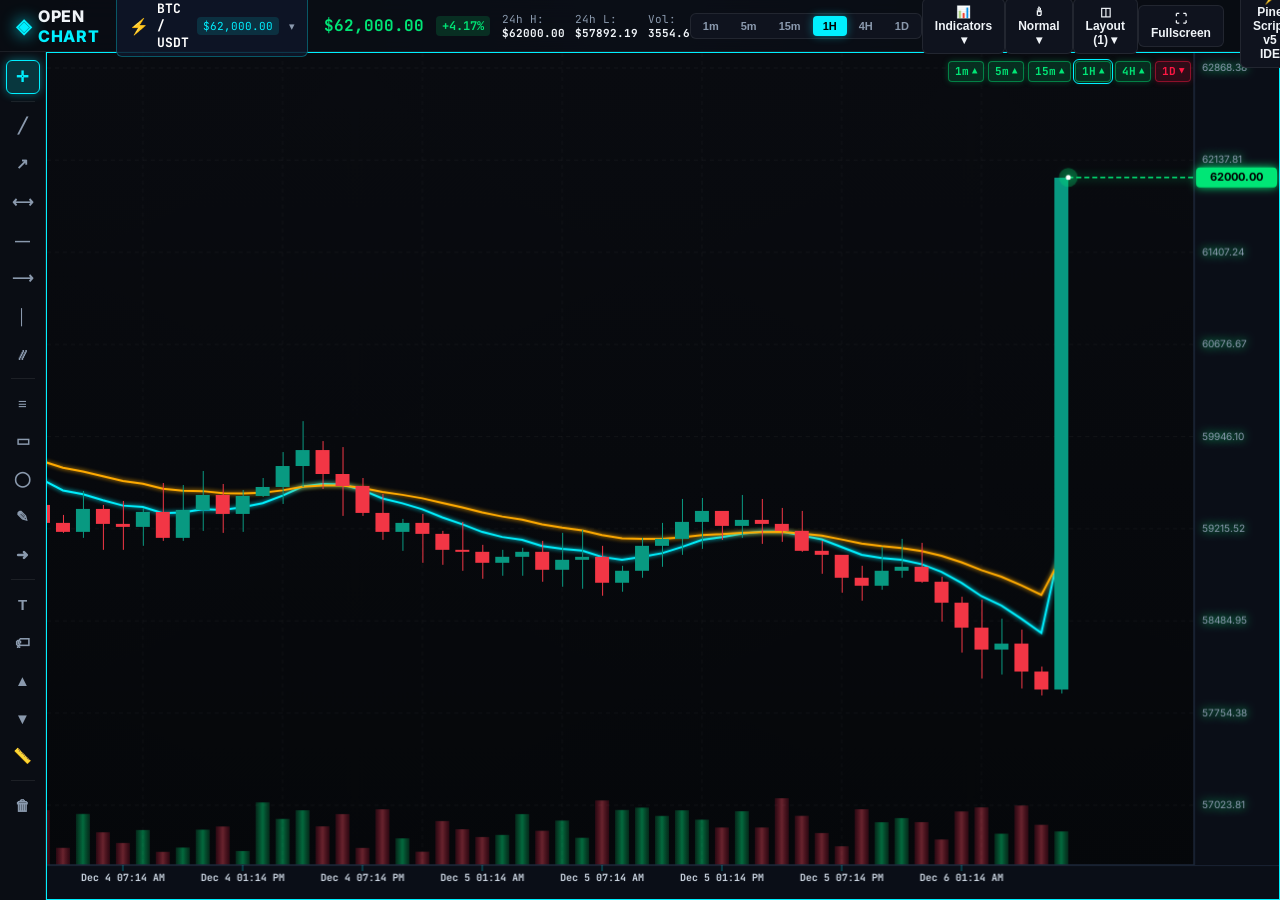
==== index.html @ 8c70a013 "Add inside-graph multi-timeframe trend widget, remove 3D volumetric badge and bottom HUD bar, add fu" ====
<!DOCTYPE html>
<html lang="en">
<head>
    <meta charset="UTF-8">
    <meta name="viewport" content="width=device-width, initial-scale=1.0">
    <title>Open Chart - 3D Candlestick Trading Terminal (Alternative to TradingView)</title>
    <link rel="stylesheet" href="static/style.css">
    <link rel="preconnect" href="https://fonts.googleapis.com">
    <link rel="preconnect" href="https://fonts.gstatic.com" crossorigin>
    <link href="https://fonts.googleapis.com/css2?family=Inter:wght@400;500;600;700;800&family=JetBrains+Mono:wght@400;500;700&display=swap" rel="stylesheet">
</head>
<body>
    <div class="app-container">
        <!-- TOP NAVIGATION BAR -->
        <header class="topbar">
            <div class="topbar-left">
                <div class="logo">
                    <span class="logo-icon">◈</span>
                    <span class="logo-text">OPEN <span class="logo-accent">CHART</span></span>
                </div>

                <!-- Coin Search & Fast Selector Trigger -->
                <div class="market-search-box" id="symbol-search-trigger" title="Click to search 600+ coins (or press /)">
                    <span class="market-icon">⚡</span>
                    <span class="symbol-display-text" id="symbol-display-text">BTC / USDT</span>
                    <span class="symbol-display-badge" id="symbol-display-price">$62,000.00</span>
                    <span class="market-dropdown-arrow">▾</span>
                    <!-- Hidden select for backwards compatibility -->
                    <select id="coin-select" style="display:none">
                        <option value="B-BTC_USDT">BTC/USDT</option>
                    </select>
                </div>

                <!-- Live Ticker Info -->
                <div class="live-ticker-info">
                    <span id="ticker-price" class="ticker-price">--</span>
                    <span id="ticker-change" class="ticker-change">--%</span>
                    <div class="ticker-stats">
                        <span>24h H: <b id="ticker-high">--</b></span>
                        <span>24h L: <b id="ticker-low">--</b></span>
                        <span>Vol: <b id="ticker-vol">--</b></span>
                    </div>
                </div>
            </div>

            <!-- Timeframe Pills -->
            <div class="timeframe-container">
                <button class="tf-btn" data-tf="1m">1m</button>
                <button class="tf-btn" data-tf="5m">5m</button>
                <button class="tf-btn" data-tf="15m">15m</button>
                <button class="tf-btn active" data-tf="1h">1H</button>
                <button class="tf-btn" data-tf="4h">4H</button>
                <button class="tf-btn" data-tf="1d">1D</button>
            </div>

            <!-- Indicators Dropdown -->
            <div class="dropdown-container">
                <button id="btn-indicators-menu" class="btn-secondary">
                    <span>📊 Indicators ▾</span>
                </button>
                <div id="indicators-dropdown" class="dropdown-menu">
                    <label class="dropdown-item"><input type="checkbox" id="ind-ema9" checked> EMA 9 (Cyan)</label>
                    <label class="dropdown-item"><input type="checkbox" id="ind-ema21" checked> EMA 21 (Orange)</label>
                    <label class="dropdown-item"><input type="checkbox" id="ind-ema50"> EMA 50 (Purple)</label>
                    <label class="dropdown-item"><input type="checkbox" id="ind-ema200"> EMA 200 (Gold)</label>
                    <label class="dropdown-item"><input type="checkbox" id="ind-bb"> Bollinger Bands (20, 2)</label>
                    <label class="dropdown-item"><input type="checkbox" id="ind-supertrend"> Supertrend (10, 3)</label>
                    <label class="dropdown-item"><input type="checkbox" id="ind-rsi"> RSI Sub-Pane (14)</label>
                </div>
            </div>

                        <!-- Candle Drawing Style Selector -->
            <div class="dropdown-container">
                <button id="btn-candle-style-menu" class="btn-secondary" title="Switch Candlestick Drawing Style">
                    <span id="selected-candle-style">🕯 Normal ▾</span>
                </button>
                <div id="candle-style-dropdown" class="dropdown-menu">
                    <div class="dropdown-item active" data-style="normal">🕯 Normal (TradingView Crisp)</div>
                    <div class="dropdown-item" data-style="hollow">⚪ Hollow Candles</div>
                    <div class="dropdown-item" data-style="3d">◈ 3D Cylinder</div>
                </div>
            </div>

            <!-- Multi-Chart Layout Selector -->
            <div class="dropdown-container">
                <button id="btn-layout-menu" class="btn-secondary" title="Multi-Chart Split View">
                    <span id="selected-layout-label">◫ Layout (1) ▾</span>
                </button>
                <div id="layout-dropdown" class="dropdown-menu">
                    <div class="dropdown-item active" data-layout="1">◫ 1 Single Chart</div>
                    <div class="dropdown-item" data-layout="2h">❚❚ 2 Charts (Split Horizontal)</div>
                    <div class="dropdown-item" data-layout="2v">〓 2 Charts (Stack Vertical)</div>
                    <div class="dropdown-item" data-layout="4">▦ 4 Charts (Quad 2x2 Grid)</div>
                </div>
            </div>

            <div class="topbar-right">
                <button id="btn-fullscreen" class="btn-secondary" title="Toggle Fullscreen Mode (F11)">
                    <span>⛶ Fullscreen</span>
                </button>
                <button id="btn-toggle-pine" class="btn-secondary" title="Open Pine Script v5 IDE">
                    <span>⚡ Pine Script v5 IDE</span>
                </button>
                <button id="btn-toggle-order" class="btn-secondary" title="Toggle Order Entry & Depth Panel">
                    <span>📝 Trade Panel</span>
                </button>
                
                <!-- Account Balance Pill -->
                <div class="account-pill">
                    <span class="account-label">EQUITY:</span>
                    <span id="account-equity" class="account-val">$10,000.00</span>
                </div>
            </div>
        </header>

        <!-- MAIN WORKSPACE -->
        <main class="main-workspace">
            <!-- Left Drawing Tools Toolbar (TradingView Style) -->
            <aside class="drawing-toolbar">
                <button class="tool-btn active" data-tool="cursor" title="Crosshair Cursor (Q / Esc)">✛</button>
                <div class="tool-divider"></div>
                <!-- Line & Ray Tools -->
                <button class="tool-btn" data-tool="trendline" title="Trend Line (T)">╱</button>
                <button class="tool-btn" data-tool="ray" title="Ray Line">↗</button>
                <button class="tool-btn" data-tool="extended" title="Extended Line">⟷</button>
                <button class="tool-btn" data-tool="horizontal" title="Horizontal Line (H)">―</button>
                <button class="tool-btn" data-tool="horizontal_ray" title="Horizontal Ray">⟶</button>
                <button class="tool-btn" data-tool="vertical" title="Vertical Line (V)">│</button>
                <button class="tool-btn" data-tool="channel" title="Parallel Channel">⫽</button>
                <div class="tool-divider"></div>
                <!-- Fib & Geometric Shapes -->
                <button class="tool-btn" data-tool="fibonacci" title="Fibonacci Retracement (F)">≡</button>
                <button class="tool-btn" data-tool="rectangle" title="Rectangle / Order Block (R)">▭</button>
                <button class="tool-btn" data-tool="circle" title="Circle Marker">◯</button>
                <button class="tool-btn" data-tool="brush" title="Freehand Brush (B)">✎</button>
                <button class="tool-btn" data-tool="arrow" title="Arrow Marker">➜</button>
                <div class="tool-divider"></div>
                <!-- Text, Labels & Positions -->
                <button class="tool-btn" data-tool="text" title="Text Annotation">T</button>
                <button class="tool-btn" data-tool="price_label" title="Price Label">🏷</button>
                <button class="tool-btn" data-tool="long_position" title="Long Risk/Reward Position">▲</button>
                <button class="tool-btn" data-tool="short_position" title="Short Risk/Reward Position">▼</button>
                <button class="tool-btn" data-tool="measure" title="Measure Distance & Price">📏</button>
                <div class="tool-divider"></div>
                <!-- Clear -->
                <button class="tool-btn" id="btn-clear-drawings" title="Clear All Drawings (Del)">🗑</button>
            </aside>

            <!-- Center Chart Area -->
            <div class="chart-wrapper">
                <div id="multi-chart-grid" class="multi-chart-grid layout-1">
                    <div class="chart-pane active" id="pane-0" data-pane-id="0">
                        <div class="pane-tf-trend-bar" id="pane-tf-trend-0"></div>
                        <canvas id="chart-canvas"></canvas>
                    </div>
                </div>
            </div>

            <!-- Right Trading & Orderbook Sidebar (Hideable / Floating) -->
            <aside class="sidebar hidden" id="sidebar">
                <div class="sidebar-header-bar">
                    <div class="sidebar-tabs">
                        <button class="tab-btn active" data-tab="tab-trade">Order Entry</button>
                        <button class="tab-btn" data-tab="tab-orderbook">Order Book</button>
                    </div>
                    <button id="btn-close-sidebar" class="sidebar-close-btn" title="Close Panel">✕</button>
                </div>

                <!-- TAB 1: ORDER ENTRY -->
                <div id="tab-trade" class="tab-content active">
                    <div class="order-form">
                        <!-- Order Type: Market / Limit -->
                        <div class="btn-group">
                            <button id="btn-order-type-market" class="toggle-btn active">Market</button>
                            <button id="btn-order-type-limit" class="toggle-btn">Limit</button>
                        </div>

                        <!-- Side: Buy (Long) / Sell (Short) -->
                        <div class="btn-group side-group">
                            <button id="btn-side-buy" class="side-btn buy active">BUY / LONG</button>
                            <button id="btn-side-sell" class="side-btn sell">SELL / SHORT</button>
                        </div>

                        <!-- Limit Price Input -->
                        <div class="form-group" id="limit-price-group" style="display: none;">
                            <label>Limit Price (USDT)</label>
                            <input type="number" id="order-price" step="0.01" placeholder="Current Price">
                        </div>

                        <!-- Amount Input -->
                        <div class="form-group">
                            <label>Amount (Contracts / Qty)</label>
                            <input type="number" id="order-quantity" step="0.001" value="0.10">
                            <div class="quick-percentages">
                                <button class="pct-btn" data-pct="25">25%</button>
                                <button class="pct-btn" data-pct="50">50%</button>
                                <button class="pct-btn" data-pct="75">75%</button>
                                <button class="pct-btn" data-pct="100">100%</button>
                            </div>
                        </div>

                        <!-- Visual Draggable Take Profit (TP) -->
                        <div class="form-group tpsl-group">
                            <div class="tpsl-header">
                                <label><input type="checkbox" id="check-tp" checked> Take Profit (TP)</label>
                                <span id="tp-profit-preview" class="preview-val bullish">+$150.00 (+2.5%)</span>
                            </div>
                            <input type="number" id="order-tp" step="0.01" placeholder="TP Target Price">
                        </div>

                        <!-- Visual Draggable Stop Loss (SL) -->
                        <div class="form-group tpsl-group">
                            <div class="tpsl-header">
                                <label><input type="checkbox" id="check-sl" checked> Stop Loss (SL)</label>
                                <span id="sl-loss-preview" class="preview-val bearish">-$60.00 (-1.0%)</span>
                            </div>
                            <input type="number" id="order-sl" step="0.01" placeholder="SL Target Price">
                        </div>

                        <!-- Risk / Reward Metric -->
                        <div class="rr-box">
                            <span>Risk / Reward Ratio:</span>
                            <b id="rr-ratio">2.50 : 1</b>
                        </div>

                        <!-- Place Order Button -->
                        <button id="btn-submit-order" class="submit-order-btn buy">
                            PLACE BUY ORDER ON CHART
                        </button>
                    </div>
                </div>

                <!-- TAB 2: ORDER BOOK & RECENT TRADES -->
                <div id="tab-orderbook" class="tab-content">
                    <div class="orderbook-container">
                        <div class="ob-header">
                            <span>Price (USDT)</span>
                            <span>Size</span>
                            <span>Total</span>
                        </div>
                        <div id="ob-asks" class="ob-ladder asks"></div>
                        <div class="ob-spread">
                            <span id="ob-mid-price">--</span>
                            <span class="spread-tag">CoinDCX Live Depth</span>
                        </div>
                        <div id="ob-bids" class="ob-ladder bids"></div>
                    </div>
                </div>
            </aside>
        </main>

        <!-- BOTTOM DOCK: PINE SCRIPT IDE, POSITIONS & ORDERS (Hidden by default, pops open from top button) -->
        <section class="bottom-dock hidden" id="bottom-dock">
            <div class="dock-header">
                <div class="dock-tabs">
                    <button class="dock-tab-btn active" data-dock="dock-pine">⚡ Pine Script v5 IDE & Strategy Tester</button>
                    <button class="dock-tab-btn" data-dock="dock-positions">Positions <span id="badge-positions" class="tab-count">0</span></button>
                    <button class="dock-tab-btn" data-dock="dock-orders">Open Orders <span id="badge-orders" class="tab-count">0</span></button>
                    <button class="dock-tab-btn" data-dock="dock-history">Trade History</button>
                </div>
                <div class="dock-actions">
                    <button id="btn-dock-collapse" class="icon-btn" title="Expand / Minimize Dock">▼</button>
                    <button id="btn-dock-close" class="icon-btn" title="Close Panel (Esc)">✕</button>
                </div>
            </div>

            <!-- DOCK 1: PINE SCRIPT IDE -->
            <div id="dock-pine" class="dock-content active">
                <div class="pine-ide-container">
                    <!-- Left: Code Editor -->
                    <div class="pine-editor-col">
                        <div class="pine-toolbar">
                            <div class="template-selector">
                                <button id="btn-add-script" class="btn-secondary" title="Create a new script from scratch">＋ Add Script</button>
                                <span>Script:</span>
                                <select id="pine-template-select">
                                    <optgroup label="Preset Strategies">
                                        <option value="ema_ribbon">EMA Ribbon 9/21/50 Scalper</option>
                                        <option value="supertrend">Supertrend (10, 3) + Momentum</option>
                                        <option value="bollinger">Bollinger Bands Mean Reversion</option>
                                        <option value="smc">Institutional SMC Orderflow</option>
                                    </optgroup>
                                    <optgroup label="My Saved Scripts" id="pine-saved-scripts-group">
                                    </optgroup>
                                </select>
                                <button id="btn-save-script-as" class="btn-secondary" title="Save script with your own custom name">💾 Save Script As...</button>
                                <button id="btn-delete-saved-script" class="btn-secondary" title="Delete current custom script" style="display:none">🗑 Delete</button>
                            </div>
                            <div class="pine-actions">
                                <label class="auto-trade-toggle" title="Automatically place real orders when Pine signals fire">
                                    <input type="checkbox" id="check-auto-trade">
                                    <span>⚡ Auto-Execute Orders on Signals</span>
                                </label>
                                <button id="btn-verify-pine" class="btn-secondary" title="Verify code syntax and check for errors">🔍 Verify</button>
                                <button id="btn-add-pine" class="btn-primary" title="Add as new indicator or update on chart">▶ + Add to Chart</button>
                                <button id="btn-run-pine" class="btn-secondary" title="Replace all chart indicators with this script">🔄 Replace Chart</button>
                            </div>
                        </div>

                        <!-- Diagnostic Error & Fix Banner -->
                        <div id="pine-error-banner" class="pine-diagnostic-banner hidden">
                            <div class="diag-header">
                                <div class="diag-badge-title">
                                    <span class="diag-icon">🛑</span>
                                    <span class="diag-title" id="diag-error-title">Syntax Error Detected</span>
                                    <span class="diag-line-pill" id="diag-line-pill">Line 1</span>
                                </div>
                                <button id="btn-close-diag" class="diag-close-btn" title="Dismiss Error">✕</button>
                            </div>
                            <div class="diag-body">
                                <div class="diag-line-box" id="diag-line-info">code snippet</div>
                                <div class="diag-msg" id="diag-error-msg">Error details</div>
                                <div class="diag-hint" id="diag-error-hint">💡 <b>How to fix:</b> Hint text</div>
                            </div>
                            <div class="diag-actions" id="diag-actions-box">
                                <button id="btn-autofix-diag" class="btn-autofix">⚡ Auto-Fix Script Code</button>
                            </div>
                        </div>

                        <textarea id="pine-code-editor" class="code-editor" spellcheck="false"></textarea>
                    </div>

                    <!-- Right: Strategy Tester & Backtest Metrics -->
                    <div class="pine-backtest-col">
                        <h4>Strategy Performance Report</h4>
                        <div class="metrics-grid">
                            <div class="metric-card">
                                <span class="metric-title">Net Profit</span>
                                <b id="bt-net-profit" class="metric-val bullish">+$0.00 (0.0%)</b>
                            </div>
                            <div class="metric-card">
                                <span class="metric-title">Win Rate</span>
                                <b id="bt-win-rate" class="metric-val">0.0%</b>
                            </div>
                            <div class="metric-card">
                                <span class="metric-title">Total Executed</span>
                                <b id="bt-total-trades" class="metric-val">0 Trades</b>
                            </div>
                        </div>

                        <h5>Simulated Execution Log</h5>
                        <div id="bt-trades-list" class="trades-list">
                            <div class="empty-trades">Run script to generate backtest trades...</div>
                        </div>
                    </div>
                </div>
            </div>

            <!-- DOCK 2: POSITIONS -->
            <div id="dock-positions" class="dock-content">
                <div class="table-container">
                    <table class="data-table">
                        <thead>
                            <tr>
                                <th>Symbol</th>
                                <th>Side</th>
                                <th>Size</th>
                                <th>Entry Price</th>
                                <th>Current Price</th>
                                <th>Take Profit (TP)</th>
                                <th>Stop Loss (SL)</th>
                                <th>Unrealized PnL</th>
                                <th>Actions</th>
                            </tr>
                        </thead>
                        <tbody id="positions-tbody">
                            <tr><td colspan="9" class="empty-table">No open positions. Place an order or run a Pine Script strategy.</td></tr>
                        </tbody>
                    </table>
                </div>
            </div>

            <!-- DOCK 3: OPEN ORDERS -->
            <div id="dock-orders" class="dock-content">
                <div class="table-container">
                    <table class="data-table">
                        <thead>
                            <tr>
                                <th>ID</th>
                                <th>Symbol</th>
                                <th>Type</th>
                                <th>Side</th>
                                <th>Quantity</th>
                                <th>Limit Price</th>
                                <th>Take Profit</th>
                                <th>Stop Loss</th>
                                <th>Status</th>
                                <th>Action</th>
                            </tr>
                        </thead>
                        <tbody id="orders-tbody">
                            <tr><td colspan="10" class="empty-table">No pending open orders.</td></tr>
                        </tbody>
                    </table>
                </div>
            </div>

            <!-- DOCK 4: TRADE HISTORY -->
            <div id="dock-history" class="dock-content">
                <div class="table-container">
                    <table class="data-table">
                        <thead>
                            <tr>
                                <th>Symbol</th>
                                <th>Side</th>
                                <th>Quantity</th>
                                <th>Entry Price</th>
                                <th>Exit Price</th>
                                <th>Realized PnL</th>
                                <th>PnL %</th>
                                <th>Reason</th>
                                <th>Source</th>
                            </tr>
                        </thead>
                        <tbody id="history-tbody">
                            <tr><td colspan="9" class="empty-table">No closed trade history yet.</td></tr>
                        </tbody>
                    </table>
                </div>
            </div>
        </section>
    </div>

    <!-- Custom Right-Click Context Menu (Global for all chart panes) -->
    <div id="chart-context-menu" class="context-menu">
        <div class="context-header" id="ctx-header-title">BTC / USDT</div>
        <div class="context-item" id="ctx-limit-buy"><span>🟢 Buy Limit</span> <b>$<span class="ctx-price">0.00</span></b></div>
        <div class="context-item" id="ctx-limit-sell"><span>🔴 Sell Limit</span> <b>$<span class="ctx-price">0.00</span></b></div>
        <div class="context-divider"></div>
        <div class="context-item" id="ctx-set-tp"><span>🎯 Set Take Profit</span> <b>$<span class="ctx-price">0.00</span></b></div>
        <div class="context-item" id="ctx-set-sl"><span>🛑 Set Stop Loss</span> <b>$<span class="ctx-price">0.00</span></b></div>
        <div class="context-divider"></div>
        <div class="context-item" id="ctx-reset-chart"><span>⟲ Reset & Auto Scale</span></div>
        <div class="context-item" id="ctx-center-live"><span>➜ Jump to Live Candle</span></div>
        <div class="context-divider"></div>
        <div class="context-item" id="ctx-open-pine"><span>⚡ Open Pine Script IDE</span></div>
        <div class="context-item" id="ctx-clear-drawings"><span>🗑 Clear Drawings</span></div>
    </div>

    <!-- TradingView-Style Snappy Symbol Search Modal -->
    <div id="symbol-search-modal" class="symbol-modal hidden">
        <div class="symbol-modal-backdrop" id="symbol-modal-backdrop"></div>
        <div class="symbol-modal-card">
            <div class="symbol-modal-header">
                <div class="symbol-input-wrap">
                    <span class="search-glass">🔍</span>
                    <input type="text" id="symbol-modal-input" placeholder="Search 600+ coins by symbol or name (e.g. BTC, ETH, SOL, PEPE, DOGE)..." autocomplete="off" spellcheck="false">
                    <button class="symbol-input-clear" id="symbol-input-clear" title="Clear search">✕</button>
                </div>
                <button class="symbol-modal-close" id="symbol-modal-close">✕</button>
            </div>
            <div class="symbol-categories">
                <button class="sym-cat-btn active" data-cat="all">All Coins</button>
                <button class="sym-cat-btn" data-cat="top">Top 20</button>
                <button class="sym-cat-btn" data-cat="layer1">Layer 1</button>
                <button class="sym-cat-btn" data-cat="defi">DeFi</button>
                <button class="sym-cat-btn" data-cat="meme">Memes</button>
            </div>
            <div class="symbol-list-wrap" id="symbol-list-wrap">
                <!-- Dynamically rendered coin rows -->
            </div>
            <div class="symbol-modal-footer">
                <span>Tip: Click any coin to switch chart immediately • Press <kbd>Esc</kbd> to close</span>
            </div>
        </div>
    </div>

    <!-- Save Pine Script Custom Name Modal -->
    <div id="save-script-modal" class="custom-script-modal hidden">
        <div class="modal-backdrop" id="save-modal-backdrop"></div>
        <div class="modal-card">
            <div class="modal-header">
                <div class="modal-header-left">
                    <span class="modal-icon">💾</span>
                    <h3>Save Pine Script</h3>
                </div>
                <button class="modal-close-btn" id="btn-close-save-modal">✕</button>
            </div>
            <div class="modal-body">
                <label for="save-script-name-input"><b>Script Name</b></label>
                <input type="text" id="save-script-name-input" placeholder="e.g. Simple Support Resistance" class="modal-input" maxlength="45">
                <small class="modal-hint">This name will be saved in your script library and shown on the chart legend badge.</small>
            </div>
            <div class="modal-footer">
                <button class="btn-secondary" id="btn-cancel-save-script">Cancel</button>
                <button class="btn-primary" id="btn-confirm-save-script">Save to My Scripts</button>
            </div>
        </div>
    </div>

    <!-- Scripts -->
    <script src="static/chart3d.js"></script>
    <script src="static/pine_editor.js"></script>
    <script src="static/app.js"></script>
</body>
</html>
---- static/style.css ----
/* ==========================================================================
   Open Chart - 3D Candlestick & Trading Terminal Stylesheet
   Matte & Glossy Dark Obsidian Theme with Neon Accents & Glassmorphism
   ========================================================================== */

:root {
    --bg-main: #05070a;
    --bg-surface: #0a0d14;
    --bg-card: #0f131e;
    --bg-glass: rgba(15, 19, 30, 0.75);
    
    --border-color: rgba(255, 255, 255, 0.08);
    --border-highlight: rgba(0, 240, 255, 0.3);
    
    --accent-cyan: #00f0ff;
    --accent-emerald: #00e676;
    --accent-ruby: #ff1744;
    --accent-gold: #ffb300;
    --accent-purple: #a855f7;
    
    --text-primary: #f0f4f8;
    --text-secondary: #8a99ad;
    --text-muted: #536275;

    --font-ui: 'Inter', -apple-system, BlinkMacSystemFont, sans-serif;
    --font-mono: 'JetBrains Mono', monospace;
}

* {
    box-sizing: border-box;
    margin: 0;
    padding: 0;
}

body {
    background-color: var(--bg-main);
    color: var(--text-primary);
    font-family: var(--font-ui);
    overflow: hidden;
    height: 100vh;
    width: 100vw;
    user-select: none;
}

/* App Container Layout */
.app-container {
    display: flex;
    flex-direction: column;
    height: 100vh;
    width: 100vw;
    background: radial-gradient(circle at 50% 0%, #101625 0%, #05070a 60%);
}

/* --- TOP NAVIGATION BAR --- */
.topbar {
    display: flex;
    align-items: center;
    justify-content: space-between;
    height: 52px;
    background: rgba(10, 13, 20, 0.85);
    backdrop-filter: blur(12px);
    border-bottom: 1px solid var(--border-color);
    padding: 0 16px;
    z-index: 100;
}

.topbar-left, .topbar-right {
    display: flex;
    align-items: center;
    gap: 16px;
}

.logo {
    display: flex;
    align-items: center;
    gap: 6px;
    font-weight: 800;
    font-size: 16px;
    letter-spacing: 0.8px;
}

.logo-icon {
    color: var(--accent-cyan);
    font-size: 20px;
    filter: drop-shadow(0 0 8px var(--accent-cyan));
}

.logo-accent {
    color: var(--accent-cyan);
}

.badge-3d {
    font-size: 9px;
    background: linear-gradient(135deg, var(--accent-cyan), var(--accent-purple));
    color: #000;
    font-weight: 800;
    padding: 2px 6px;
    border-radius: 4px;
    letter-spacing: 0.5px;
}

/* Market Selector Trigger Button */
.market-search-box {
    display: inline-flex;
    align-items: center;
    background: rgba(15, 23, 42, 0.85);
    border: 1px solid rgba(0, 240, 255, 0.3);
    border-radius: 6px;
    padding: 5px 12px;
    gap: 8px;
    cursor: pointer;
    transition: all 0.2s ease;
    user-select: none;
}

.market-search-box:hover {
    border-color: var(--accent-cyan);
    background: rgba(0, 240, 255, 0.08);
    box-shadow: 0 0 10px rgba(0, 240, 255, 0.2);
}

.symbol-display-text {
    font-weight: 700;
    font-size: 13px;
    font-family: var(--font-mono);
    color: #ffffff;
}

.symbol-display-badge {
    font-size: 11px;
    color: var(--accent-cyan);
    font-family: var(--font-mono);
    background: rgba(0, 240, 255, 0.12);
    padding: 2px 6px;
    border-radius: 4px;
}

.market-dropdown-arrow {
    color: var(--text-secondary);
    font-size: 11px;
    margin-left: 2px;
}

/* Live Ticker Stats */
.live-ticker-info {
    display: flex;
    align-items: center;
    gap: 12px;
    font-family: var(--font-mono);
}

.ticker-price {
    font-size: 16px;
    font-weight: 700;
    color: var(--accent-emerald);
}

.ticker-change {
    font-size: 12px;
    font-weight: 600;
    padding: 2px 6px;
    border-radius: 4px;
    background: rgba(0, 230, 118, 0.15);
    color: var(--accent-emerald);
}

.ticker-change.bearish {
    background: rgba(255, 23, 68, 0.15);
    color: var(--accent-ruby);
}

.ticker-stats {
    display: flex;
    gap: 10px;
    font-size: 11px;
    color: var(--text-secondary);
}

.ticker-stats b {
    color: var(--text-primary);
}

/* Timeframe Pills */
.timeframe-container {
    display: flex;
    background: var(--bg-card);
    border: 1px solid var(--border-color);
    border-radius: 6px;
    padding: 2px;
    gap: 2px;
}

.tf-btn {
    background: transparent;
    border: none;
    color: var(--text-secondary);
    padding: 4px 10px;
    font-size: 11px;
    font-weight: 600;
    border-radius: 4px;
    cursor: pointer;
    transition: all 0.2s ease;
}

.tf-btn:hover {
    color: var(--text-primary);
    background: rgba(255, 255, 255, 0.05);
}

.tf-btn.active {
    background: var(--accent-cyan);
    color: #000;
    box-shadow: 0 0 10px rgba(0, 240, 255, 0.4);
}

/* Buttons */
.btn-secondary {
    background: var(--bg-card);
    border: 1px solid var(--border-color);
    color: var(--text-primary);
    padding: 6px 12px;
    border-radius: 6px;
    font-size: 12px;
    font-weight: 600;
    cursor: pointer;
    transition: all 0.2s ease;
}

.btn-secondary:hover {
    border-color: var(--accent-cyan);
    box-shadow: 0 0 8px rgba(0, 240, 255, 0.2);
}

.account-pill {
    background: rgba(0, 230, 118, 0.1);
    border: 1px solid rgba(0, 230, 118, 0.3);
    padding: 4px 10px;
    border-radius: 6px;
    font-family: var(--font-mono);
    display: flex;
    gap: 6px;
    font-size: 12px;
}

.account-label {
    color: var(--text-muted);
}

.account-val {
    color: var(--accent-emerald);
    font-weight: 700;
}

/* Dropdown Menu (Indicators) */
.dropdown-container {
    position: relative;
}

.dropdown-menu {
    display: none;
    position: absolute;
    top: 100%;
    left: 0;
    margin-top: 6px;
    background: var(--bg-surface);
    border: 1px solid var(--border-color);
    border-radius: 6px;
    padding: 10px 14px;
    box-shadow: 0 8px 24px rgba(0, 0, 0, 0.7);
    z-index: 150;
    min-width: 190px;
    flex-direction: column;
    gap: 8px;
}

.dropdown-menu.show {
    display: flex;
}

.dropdown-item {
    font-size: 11px;
    color: var(--text-primary);
    display: flex;
    align-items: center;
    gap: 8px;
    cursor: pointer;
    user-select: none;
}

.dropdown-item:hover {
    color: var(--accent-cyan);
}

/* Drawing Toolbar */
.drawing-toolbar {
    width: 46px;
    background: var(--bg-surface);
    border-right: 1px solid var(--border-color);
    display: flex;
    flex-direction: column;
    align-items: center;
    padding: 8px 0;
    gap: 4px;
    z-index: 25;
    overflow-y: auto;
    overflow-x: hidden;
    scrollbar-width: none;
}

.drawing-toolbar::-webkit-scrollbar {
    display: none;
}

.tool-btn {
    width: 34px;
    height: 34px;
    min-height: 34px;
    background: transparent;
    border: 1px solid transparent;
    color: var(--text-secondary);
    border-radius: 6px;
    font-size: 15px;
    font-weight: 600;
    cursor: pointer;
    display: flex;
    align-items: center;
    justify-content: center;
    transition: all 0.18s ease;
    position: relative;
    user-select: none;
}

.tool-btn:hover {
    background: rgba(255, 255, 255, 0.08);
    color: var(--text-primary);
    border-color: rgba(255, 255, 255, 0.15);
}

.tool-btn.active {
    background: rgba(0, 240, 255, 0.18);
    border-color: var(--accent-cyan);
    color: var(--accent-cyan);
    box-shadow: 0 0 10px rgba(0, 240, 255, 0.4);
}

.tool-divider {
    width: 24px;
    height: 1px;
    background: var(--border-color);
    margin: 3px 0;
}

/* Context Menu (Global Right-Click for All Charts) */
.context-menu {
    display: none;
    position: fixed;
    background: rgba(13, 19, 31, 0.96);
    backdrop-filter: blur(14px);
    border: 1px solid rgba(0, 240, 255, 0.35);
    border-radius: 8px;
    padding: 6px 0;
    z-index: 999999;
    box-shadow: 0 12px 32px rgba(0, 0, 0, 0.8), 0 0 15px rgba(0, 240, 255, 0.15);
    min-width: 220px;
    pointer-events: auto;
}

.context-menu.show {
    display: block;
}

.context-header {
    padding: 6px 14px;
    font-size: 11px;
    font-family: var(--font-mono);
    color: var(--accent-cyan);
    font-weight: 700;
    text-transform: uppercase;
    letter-spacing: 0.5px;
    border-bottom: 1px solid rgba(255, 255, 255, 0.08);
    margin-bottom: 4px;
}

.context-item {
    display: flex;
    align-items: center;
    justify-content: space-between;
    gap: 12px;
    padding: 8px 14px;
    font-size: 11px;
    font-family: var(--font-mono);
    color: var(--text-primary);
    cursor: pointer;
    transition: background 0.15s, color 0.15s;
}

.context-item:hover {
    background: rgba(0, 240, 255, 0.15);
    color: var(--accent-cyan);
}

.context-item b {
    color: var(--accent-cyan);
    font-weight: 600;
}

.context-divider {
    height: 1px;
    background: rgba(255, 255, 255, 0.08);
    margin: 4px 0;
}

/* --- MAIN WORKSPACE --- */
.main-workspace {
    display: flex;
    flex: 1;
    height: calc(100vh - 52px - 260px); /* Leaves space for bottom dock */
    position: relative;
    overflow: hidden;
}

.chart-wrapper {
    flex: 1;
    position: relative;
    overflow: hidden;
    background: var(--bg-main);
}

#chart-canvas {
    width: 100%;
    height: 100%;
    display: block;
    cursor: crosshair;
}

/* Chart Floating Controls (Hidden per user request) */
.chart-floating-controls {
    display: none !important;
}

/* Timeframe Trend Bar (Inside Graph, Top Right) */
.pane-tf-trend-bar {
    position: absolute;
    top: 8px;
    right: 88px;
    display: flex;
    align-items: center;
    gap: 4px;
    z-index: 15;
    pointer-events: auto;
    user-select: none;
}

.tf-trend-btn {
    display: inline-flex;
    align-items: center;
    gap: 3px;
    padding: 3px 6px;
    border-radius: 4px;
    font-size: 11px;
    font-family: var(--font-mono, monospace);
    font-weight: 700;
    border: 1px solid rgba(255, 255, 255, 0.12);
    background: rgba(13, 19, 31, 0.90);
    backdrop-filter: blur(8px);
    cursor: pointer;
    transition: all 0.15s ease;
    white-space: nowrap;
    line-height: 1.2;
}

.tf-trend-btn:hover {
    transform: translateY(-1px);
    filter: brightness(1.2);
}

.tf-trend-btn.active {
    outline: 1.5px solid #00f0ff;
    outline-offset: 1px;
}

/* Uptrend: Green with up arrow */
.tf-trend-btn.trend-up {
    color: #00e676;
    background: rgba(0, 230, 118, 0.16);
    border-color: rgba(0, 230, 118, 0.45);
    box-shadow: 0 0 6px rgba(0, 230, 118, 0.25);
}

/* Downtrend: Red with down arrow */
.tf-trend-btn.trend-down {
    color: #ff1744;
    background: rgba(255, 23, 68, 0.16);
    border-color: rgba(255, 23, 68, 0.45);
    box-shadow: 0 0 6px rgba(255, 23, 68, 0.25);
}

/* Sideways / Neutral: Amber */
.tf-trend-btn.trend-neutral {
    color: #ffb300;
    background: rgba(255, 179, 0, 0.12);
    border-color: rgba(255, 179, 0, 0.35);
}

.tf-trend-btn .tf-arrow {
    font-size: 9px;
    line-height: 1;
}

/* --- SIDEBAR (Hideable & Floating / Docked) --- */
.sidebar {
    width: 330px;
    background: var(--bg-surface);
    border-left: 1px solid var(--border-color);
    display: flex;
    flex-direction: column;
    z-index: 20;
    transition: transform 0.2s ease, width 0.2s ease, opacity 0.2s ease;
}

.sidebar.hidden {
    display: none !important;
}

.sidebar-header-bar {
    display: flex;
    align-items: center;
    justify-content: space-between;
    background: var(--bg-card);
    border-bottom: 1px solid var(--border-color);
    padding-right: 8px;
}

.sidebar-header-bar .sidebar-tabs {
    flex: 1;
    border-bottom: none;
}

.sidebar-close-btn {
    background: transparent;
    border: none;
    color: var(--text-secondary);
    font-size: 14px;
    cursor: pointer;
    padding: 6px 10px;
    border-radius: 4px;
    transition: all 0.15s ease;
}

.sidebar-close-btn:hover {
    background: rgba(255, 23, 68, 0.2);
    color: var(--bearish-color);
}

.sidebar-tabs {
    display: flex;
    border-bottom: 1px solid var(--border-color);
    background: var(--bg-card);
}

.sidebar-tabs .tab-btn {
    flex: 1;
    padding: 10px 0;
    background: transparent;
    border: none;
    color: var(--text-secondary);
    font-size: 12px;
    font-weight: 600;
    cursor: pointer;
    transition: all 0.2s ease;
}

.sidebar-tabs .tab-btn.active {
    color: var(--accent-cyan);
    border-bottom: 2px solid var(--accent-cyan);
    background: rgba(0, 240, 255, 0.04);
}

.tab-content {
    display: none;
    flex: 1;
    padding: 14px;
    overflow-y: auto;
}

.tab-content.active {
    display: block;
}

/* Order Entry Form */
.order-form {
    display: flex;
    flex-direction: column;
    gap: 14px;
}

.btn-group {
    display: flex;
    background: var(--bg-card);
    border-radius: 6px;
    padding: 2px;
    border: 1px solid var(--border-color);
}

.toggle-btn {
    flex: 1;
    padding: 8px 0;
    background: transparent;
    border: none;
    color: var(--text-secondary);
    font-size: 12px;
    font-weight: 600;
    cursor: pointer;
    border-radius: 4px;
}

.toggle-btn.active {
    background: rgba(255, 255, 255, 0.1);
    color: var(--text-primary);
}

.side-btn {
    flex: 1;
    padding: 10px 0;
    font-weight: 700;
    font-size: 13px;
    border: none;
    border-radius: 4px;
    cursor: pointer;
    transition: all 0.2s;
    background: transparent;
    color: var(--text-secondary);
}

.side-btn.buy.active {
    background: var(--accent-emerald);
    color: #000;
    box-shadow: 0 0 12px rgba(0, 230, 118, 0.4);
}

.side-btn.sell.active {
    background: var(--accent-ruby);
    color: #fff;
    box-shadow: 0 0 12px rgba(255, 23, 68, 0.4);
}

.form-group {
    display: flex;
    flex-direction: column;
    gap: 6px;
}

.form-group label {
    font-size: 11px;
    font-weight: 600;
    color: var(--text-secondary);
}

.form-group input, .form-group select {
    background: var(--bg-card);
    border: 1px solid var(--border-color);
    padding: 8px 10px;
    border-radius: 6px;
    color: var(--text-primary);
    font-size: 13px;
    font-family: var(--font-mono);
    outline: none;
}

.form-group input:focus {
    border-color: var(--accent-cyan);
}

.quick-percentages {
    display: flex;
    gap: 6px;
    margin-top: 4px;
}

.pct-btn {
    flex: 1;
    background: rgba(255, 255, 255, 0.05);
    border: 1px solid var(--border-color);
    color: var(--text-secondary);
    padding: 4px 0;
    font-size: 10px;
    border-radius: 4px;
    cursor: pointer;
}

.pct-btn:hover {
    color: var(--accent-cyan);
    border-color: var(--accent-cyan);
}

/* TP / SL Group */
.tpsl-group {
    background: rgba(255, 255, 255, 0.02);
    padding: 10px;
    border-radius: 6px;
    border: 1px solid var(--border-color);
}

.tpsl-header {
    display: flex;
    justify-content: space-between;
    align-items: center;
    font-size: 11px;
}

.preview-val {
    font-family: var(--font-mono);
    font-weight: 600;
}

.bullish { color: var(--accent-emerald) !important; }
.bearish { color: var(--accent-ruby) !important; }

.rr-box {
    display: flex;
    justify-content: space-between;
    padding: 8px 12px;
    background: rgba(255, 179, 0, 0.08);
    border: 1px solid rgba(255, 179, 0, 0.25);
    border-radius: 6px;
    font-size: 12px;
    color: var(--accent-gold);
}

.submit-order-btn {
    padding: 12px;
    border: none;
    border-radius: 6px;
    font-weight: 800;
    font-size: 13px;
    letter-spacing: 0.5px;
    cursor: pointer;
    transition: all 0.2s;
    background: var(--accent-emerald);
    color: #000;
}

.submit-order-btn.sell {
    background: var(--accent-ruby);
    color: #fff;
}

/* Order Book Ladder */
.orderbook-container {
    display: flex;
    flex-direction: column;
    font-family: var(--font-mono);
    font-size: 11px;
}

.ob-header {
    display: flex;
    justify-content: space-between;
    color: var(--text-muted);
    padding-bottom: 6px;
    border-bottom: 1px solid var(--border-color);
    font-size: 10px;
}

.ob-ladder {
    display: flex;
    flex-direction: column;
    gap: 2px;
    margin: 6px 0;
}

.ob-row {
    display: flex;
    justify-content: space-between;
    padding: 2px 4px;
    position: relative;
}

.ob-row .bar {
    position: absolute;
    top: 0;
    bottom: 0;
    right: 0;
    opacity: 0.15;
    z-index: 1;
}

.ob-ladder.asks .ob-row { color: var(--accent-ruby); }
.ob-ladder.asks .bar { background: var(--accent-ruby); }
.ob-ladder.bids .ob-row { color: var(--accent-emerald); }
.ob-ladder.bids .bar { background: var(--accent-emerald); }

.ob-spread {
    display: flex;
    justify-content: space-between;
    padding: 6px 4px;
    border-top: 1px solid var(--border-color);
    border-bottom: 1px solid var(--border-color);
    font-weight: 700;
    font-size: 12px;
}

.spread-tag {
    font-size: 10px;
    color: var(--text-muted);
}

/* --- ON-CHART INDICATOR LEGEND OVERLAY --- */
.indicator-legend-overlay {
    position: absolute;
    top: 14px;
    left: 16px;
    z-index: 15;
    display: flex;
    flex-direction: column;
    gap: 6px;
    pointer-events: auto;
}

.ind-badge-item {
    display: inline-flex;
    align-items: center;
    gap: 8px;
    background: rgba(15, 23, 42, 0.85);
    backdrop-filter: blur(8px);
    border: 1px solid rgba(0, 240, 255, 0.25);
    border-radius: 6px;
    padding: 4px 10px;
    font-size: 11px;
    font-family: var(--font-mono);
    color: var(--text-primary);
    box-shadow: 0 4px 12px rgba(0, 0, 0, 0.4);
}

.ind-badge-dot {
    width: 6px;
    height: 6px;
    border-radius: 50%;
    background: var(--accent-cyan);
    box-shadow: 0 0 6px var(--accent-cyan);
}

.ind-badge-name {
    font-weight: 600;
}

.ind-badge-action-btn {
    background: transparent;
    border: none;
    color: var(--text-secondary);
    font-size: 13px;
    cursor: pointer;
    padding: 2px 4px;
    border-radius: 3px;
    transition: all 0.15s ease;
}

.ind-badge-action-btn:hover {
    color: var(--accent-cyan);
    background: rgba(0, 240, 255, 0.15);
}

/* --- ADVANCED INDICATOR SETTINGS MODAL --- */
.indicator-settings-modal {
    display: none;
    position: fixed;
    top: 0;
    left: 0;
    width: 100vw;
    height: 100vh;
    z-index: 1000;
    align-items: center;
    justify-content: center;
}

.indicator-settings-modal.show {
    display: flex;
}

.settings-modal-backdrop {
    position: absolute;
    top: 0;
    left: 0;
    width: 100%;
    height: 100%;
    background: rgba(5, 7, 10, 0.7);
    backdrop-filter: blur(4px);
}

.settings-modal-card {
    position: relative;
    width: 480px;
    max-width: 90vw;
    background: #0d131f;
    border: 1px solid rgba(0, 240, 255, 0.3);
    border-radius: 10px;
    box-shadow: 0 16px 40px rgba(0, 0, 0, 0.8), 0 0 20px rgba(0, 240, 255, 0.15);
    display: flex;
    flex-direction: column;
    overflow: hidden;
    animation: modalPopIn 0.2s cubic-bezier(0.16, 1, 0.3, 1);
}

@keyframes modalPopIn {
    from { opacity: 0; transform: scale(0.96) translateY(-8px); }
    to { opacity: 1; transform: scale(1) translateY(0); }
}

.settings-modal-header {
    display: flex;
    align-items: center;
    justify-content: space-between;
    padding: 14px 18px;
    border-bottom: 1px solid var(--border-color);
    background: #080d16;
}

.settings-header-left {
    display: flex;
    align-items: center;
    gap: 8px;
}

.settings-icon {
    font-size: 16px;
    color: var(--accent-cyan);
}

.settings-modal-header h3 {
    font-size: 14px;
    font-weight: 700;
    color: var(--text-primary);
}

.settings-close-btn {
    background: transparent;
    border: none;
    color: var(--text-secondary);
    font-size: 16px;
    cursor: pointer;
    border-radius: 4px;
    padding: 2px 6px;
}

.settings-close-btn:hover {
    color: var(--bearish-color);
}

.settings-modal-tabs {
    display: flex;
    background: #0a0f1a;
    border-bottom: 1px solid var(--border-color);
}

.settings-tab-btn {
    flex: 1;
    padding: 10px 0;
    background: transparent;
    border: none;
    color: var(--text-secondary);
    font-size: 12px;
    font-weight: 600;
    cursor: pointer;
    transition: all 0.15s ease;
}

.settings-tab-btn.active {
    color: var(--accent-cyan);
    border-bottom: 2px solid var(--accent-cyan);
    background: rgba(0, 240, 255, 0.05);
}

.settings-modal-body {
    padding: 18px;
    max-height: 380px;
    overflow-y: auto;
}

.settings-tab-content {
    display: none;
    flex-direction: column;
    gap: 14px;
}

.settings-tab-content.active {
    display: flex;
}

.settings-row {
    display: flex;
    align-items: center;
    justify-content: space-between;
    gap: 12px;
}

.settings-row label {
    font-size: 12px;
    color: var(--text-primary);
    font-weight: 500;
}

.settings-row input[type="number"], .settings-row input[type="text"] {
    width: 120px;
    padding: 6px 10px;
    background: #070a12;
    border: 1px solid var(--border-color);
    border-radius: 5px;
    color: var(--accent-cyan);
    font-family: var(--font-mono);
    font-size: 12px;
}

.settings-plot-box {
    display: flex;
    flex-direction: column;
    gap: 10px;
    background: #070a12;
    border: 1px solid var(--border-color);
    border-radius: 6px;
    padding: 12px;
}

.settings-plot-header {
    display: flex;
    align-items: center;
}

.settings-checkbox-label {
    display: flex;
    align-items: center;
    gap: 8px;
    font-size: 12px;
    cursor: pointer;
}

.settings-plot-controls {
    display: flex;
    align-items: center;
    gap: 18px;
}

.settings-ctrl-group {
    display: flex;
    align-items: center;
    gap: 8px;
    font-size: 11px;
    color: var(--text-secondary);
}

.settings-ctrl-group input[type="color"] {
    width: 28px;
    height: 28px;
    padding: 0;
    border: 1px solid var(--border-color);
    border-radius: 4px;
    background: transparent;
    cursor: pointer;
}

.settings-ctrl-group select {
    padding: 4px 8px;
    background: #0f172a;
    border: 1px solid var(--border-color);
    border-radius: 4px;
    color: var(--text-primary);
    font-size: 11px;
}

.settings-modal-footer {
    display: flex;
    align-items: center;
    justify-content: space-between;
    padding: 12px 18px;
    background: #080d16;
    border-top: 1px solid var(--border-color);
}

.settings-modal-footer .footer-right {
    display: flex;
    align-items: center;
    gap: 10px;
}

.settings-empty {
    font-size: 12px;
    color: var(--text-muted);
    text-align: center;
    padding: 20px 0;
}

/* --- BOTTOM DOCK --- */
.bottom-dock {
    height: 260px;
    background: var(--bg-surface);
    border-top: 1px solid var(--border-color);
    display: flex;
    flex-direction: column;
    transition: height 0.3s ease;
    z-index: 30;
}

.bottom-dock.hidden {
    display: none !important;
}

.bottom-dock.collapsed {
    height: 38px;
}

.dock-header {
    display: flex;
    justify-content: space-between;
    align-items: center;
    background: var(--bg-card);
    border-bottom: 1px solid var(--border-color);
    padding: 0 14px;
    height: 38px;
}

.dock-tabs {
    display: flex;
    gap: 6px;
}

.dock-tab-btn {
    background: transparent;
    border: none;
    color: var(--text-secondary);
    font-size: 12px;
    font-weight: 600;
    padding: 8px 12px;
    cursor: pointer;
    border-radius: 4px;
}

.dock-tab-btn.active {
    color: var(--accent-cyan);
    background: rgba(0, 240, 255, 0.08);
}

.tab-count {
    background: rgba(255, 255, 255, 0.1);
    padding: 1px 6px;
    border-radius: 10px;
    font-size: 10px;
    margin-left: 4px;
}

.icon-btn {
    background: transparent;
    border: none;
    color: var(--text-secondary);
    cursor: pointer;
    font-size: 12px;
}

.dock-content {
    display: none;
    flex: 1;
    overflow: hidden;
}

.dock-content.active {
    display: flex;
}

/* Pine IDE Container */
.pine-ide-container {
    display: flex;
    width: 100%;
    height: 100%;
}

.pine-editor-col {
    flex: 2;
    display: flex;
    flex-direction: column;
    border-right: 1px solid var(--border-color);
}

.pine-toolbar {
    display: flex;
    justify-content: space-between;
    align-items: center;
    padding: 6px 12px;
    background: var(--bg-surface);
    border-bottom: 1px solid var(--border-color);
}

.template-selector {
    display: flex;
    align-items: center;
    gap: 8px;
    font-size: 12px;
    color: var(--text-secondary);
}

.template-selector select {
    background: var(--bg-card);
    border: 1px solid var(--border-color);
    color: var(--text-primary);
    padding: 4px 8px;
    border-radius: 4px;
    font-size: 12px;
}

.pine-actions {
    display: flex;
    align-items: center;
    gap: 12px;
}

.auto-trade-toggle {
    display: flex;
    align-items: center;
    gap: 6px;
    font-size: 11px;
    color: var(--accent-emerald);
    cursor: pointer;
}

.code-editor {
    flex: 1;
    background: #080a10;
    color: #e0f2fe;
    font-family: var(--font-mono);
    font-size: 12px;
    line-height: 1.5;
    padding: 10px;
    border: none;
    resize: none;
    outline: none;
}

/* Pine Diagnostic Error & Fix Banner */
.pine-diagnostic-banner {
    background: rgba(28, 10, 16, 0.95);
    border: 1px solid rgba(255, 23, 68, 0.45);
    border-left: 4px solid var(--accent-ruby);
    box-shadow: 0 4px 18px rgba(255, 23, 68, 0.15);
    padding: 10px 14px;
    margin: 8px;
    border-radius: 6px;
    display: flex;
    flex-direction: column;
    gap: 8px;
    animation: fadeIn 0.2s ease;
}

.pine-diagnostic-banner.hidden {
    display: none !important;
}

.diag-header {
    display: flex;
    justify-content: space-between;
    align-items: center;
}

.diag-badge-title {
    display: flex;
    align-items: center;
    gap: 8px;
}

.diag-icon {
    font-size: 14px;
}

.diag-title {
    font-size: 12px;
    font-weight: 700;
    color: var(--accent-ruby);
    text-transform: uppercase;
    letter-spacing: 0.5px;
}

.diag-line-pill {
    background: rgba(255, 23, 68, 0.2);
    border: 1px solid rgba(255, 23, 68, 0.4);
    color: #ff8a9e;
    font-size: 11px;
    font-weight: 700;
    font-family: var(--font-mono);
    padding: 1px 6px;
    border-radius: 4px;
}

.diag-close-btn {
    background: transparent;
    border: none;
    color: var(--text-muted);
    font-size: 14px;
    cursor: pointer;
    transition: color 0.2s;
}

.diag-close-btn:hover {
    color: var(--text-primary);
}

.diag-body {
    display: flex;
    flex-direction: column;
    gap: 6px;
}

.diag-line-box {
    background: rgba(0, 0, 0, 0.4);
    border-left: 2px solid rgba(255, 255, 255, 0.2);
    padding: 4px 8px;
    font-family: var(--font-mono);
    font-size: 11px;
    color: #ffcdd2;
    border-radius: 2px;
    overflow-x: auto;
}

.diag-msg {
    font-size: 12px;
    color: #ffebee;
    font-weight: 500;
}

.diag-hint {
    font-size: 11px;
    color: #ffb74d;
    background: rgba(255, 179, 0, 0.1);
    border-radius: 4px;
    padding: 4px 8px;
}

.diag-hint b {
    color: #ffe082;
}

.diag-actions {
    display: flex;
    gap: 8px;
}

.btn-autofix {
    background: linear-gradient(135deg, #00e676, #00b359);
    border: none;
    color: #000;
    font-size: 11px;
    font-weight: 700;
    padding: 5px 12px;
    border-radius: 4px;
    cursor: pointer;
    box-shadow: 0 0 10px rgba(0, 230, 118, 0.3);
    transition: all 0.2s ease;
}

.btn-autofix:hover {
    transform: translateY(-1px);
    box-shadow: 0 0 14px rgba(0, 230, 118, 0.5);
}

.pine-backtest-col {
    flex: 1;
    padding: 10px 14px;
    overflow-y: auto;
    background: var(--bg-card);
}

.pine-backtest-col h4 {
    font-size: 12px;
    color: var(--text-secondary);
    margin-bottom: 8px;
}

.pine-backtest-col h5 {
    font-size: 11px;
    color: var(--text-muted);
    margin: 10px 0 6px 0;
}

.metrics-grid {
    display: grid;
    grid-template-columns: repeat(3, 1fr);
    gap: 8px;
}

.metric-card {
    background: var(--bg-surface);
    border: 1px solid var(--border-color);
    padding: 8px;
    border-radius: 6px;
    display: flex;
    flex-direction: column;
    gap: 4px;
}

.metric-title {
    font-size: 10px;
    color: var(--text-muted);
}

.metric-val {
    font-size: 13px;
    font-family: var(--font-mono);
}

.trades-list {
    display: flex;
    flex-direction: column;
    gap: 4px;
    font-family: var(--font-mono);
    font-size: 11px;
    max-height: 110px;
    overflow-y: auto;
}

.trade-row {
    display: flex;
    justify-content: space-between;
    padding: 3px 6px;
    background: var(--bg-surface);
    border-radius: 4px;
}

.empty-trades {
    color: var(--text-muted);
    font-size: 11px;
    padding: 10px 0;
}

/* Tables (Positions, Orders, History) */
.table-container {
    width: 100%;
    height: 100%;
    overflow-y: auto;
}

.data-table {
    width: 100%;
    border-collapse: collapse;
    font-family: var(--font-mono);
    font-size: 11px;
    text-align: left;
}

.data-table th {
    background: var(--bg-card);
    color: var(--text-muted);
    padding: 8px 12px;
    border-bottom: 1px solid var(--border-color);
    font-weight: 600;
}

.data-table td {
    padding: 8px 12px;
    border-bottom: 1px solid rgba(255, 255, 255, 0.04);
}

.empty-table {
    text-align: center;
    color: var(--text-muted);
    padding: 24px 0 !important;
}

.btn-sm-danger {
    background: rgba(255, 23, 68, 0.15);
    border: 1px solid rgba(255, 23, 68, 0.4);
    color: var(--accent-ruby);
    padding: 3px 8px;
    border-radius: 4px;
    cursor: pointer;
    font-size: 10px;
}

.btn-primary {
    background: var(--accent-cyan);
    color: #000;
    border: none;
    padding: 6px 14px;
    border-radius: 4px;
    font-weight: 700;
    font-size: 12px;
    cursor: pointer;
    transition: all 0.2s;
}

.btn-primary:hover {
    box-shadow: 0 0 10px rgba(0, 240, 255, 0.5);
}

/* Scrollbars */
::-webkit-scrollbar {
    width: 6px;
    height: 6px;
}

::-webkit-scrollbar-track {
    background: var(--bg-main);
}

::-webkit-scrollbar-thumb {
    background: rgba(255, 255, 255, 0.15);
    border-radius: 3px;
}

::-webkit-scrollbar-thumb:hover {
    background: rgba(255, 255, 255, 0.25);
}

/* ==========================================================================
   Multi-Chart Screen Split Layout & Panes
   ========================================================================== */
.multi-chart-grid {
    display: grid;
    width: 100%;
    height: 100%;
    gap: 3px;
    background: #020305;
    position: relative;
    overflow: hidden;
}

.multi-chart-grid.layout-1 {
    grid-template-columns: 1fr;
    grid-template-rows: 1fr;
}

.multi-chart-grid.layout-2h {
    grid-template-columns: 1fr 1fr;
    grid-template-rows: 1fr;
}

.multi-chart-grid.layout-2v {
    grid-template-columns: 1fr;
    grid-template-rows: 1fr 1fr;
}

.multi-chart-grid.layout-4 {
    grid-template-columns: 1fr 1fr;
    grid-template-rows: 1fr 1fr;
}

.chart-pane {
    position: relative;
    display: flex;
    flex-direction: column;
    width: 100%;
    height: 100%;
    background: var(--bg-main);
    overflow: hidden;
    border: 1px solid var(--border-color);
    transition: border-color 0.2s, box-shadow 0.2s;
}

.chart-pane.active {
    border: 1.5px solid var(--accent-cyan) !important;
    box-shadow: inset 0 0 12px rgba(0, 240, 255, 0.15) !important;
}

.chart-pane canvas {
    width: 100%;
    height: 100%;
    display: block;
    cursor: crosshair;
}

.pane-header-overlay {
    position: absolute;
    top: 8px;
    left: 10px;
    display: flex;
    align-items: center;
    gap: 8px;
    background: rgba(15, 19, 30, 0.88);
    backdrop-filter: blur(8px);
    border: 1px solid var(--border-color);
    padding: 3px 8px;
    border-radius: 6px;
    z-index: 15;
    pointer-events: auto;
}

.pane-active-dot {
    width: 7px;
    height: 7px;
    border-radius: 50%;
    background: var(--text-muted);
    transition: all 0.2s;
}

.chart-pane.active .pane-active-dot {
    background: var(--accent-cyan);
    box-shadow: 0 0 6px var(--accent-cyan);
}

.pane-coin-badge {
    font-size: 11px;
    font-weight: 700;
    color: var(--text-primary);
    background: transparent;
    border: none;
    outline: none;
    cursor: pointer;
    font-family: var(--font-ui);
}

.pane-coin-badge option {
    background: var(--bg-card);
    color: var(--text-primary);
}

.pane-tf-select {
    font-size: 11px;
    font-weight: 600;
    color: var(--accent-cyan);
    background: transparent;
    border: none;
    outline: none;
    cursor: pointer;
    font-family: var(--font-mono);
}

.pane-tf-select option {
    background: var(--bg-card);
    color: var(--text-primary);
}

.pane-action-btn {
    background: transparent;
    border: none;
    color: var(--text-secondary);
    font-size: 11px;
    cursor: pointer;
    padding: 0 3px;
    transition: color 0.15s;
}

.pane-action-btn:hover {
    color: var(--accent-cyan);
}

/* Dropdown Menu Item Active State */
.dropdown-item.active {
    background: rgba(0, 240, 255, 0.15);
    color: var(--accent-cyan);
    font-weight: 600;
}

/* --- TRADINGVIEW STYLE SYMBOL SEARCH MODAL --- */
.symbol-modal {
    position: fixed;
    top: 0;
    left: 0;
    width: 100vw;
    height: 100vh;
    z-index: 999999;
    display: flex;
    align-items: flex-start;
    justify-content: center;
    padding-top: 75px;
    transition: opacity 0.15s ease, visibility 0.15s ease;
}

.symbol-modal.hidden {
    opacity: 0;
    visibility: hidden;
    pointer-events: none;
}

.symbol-modal-backdrop {
    position: absolute;
    top: 0;
    left: 0;
    width: 100%;
    height: 100%;
    background: rgba(4, 7, 14, 0.78);
    backdrop-filter: blur(8px);
}

.symbol-modal-card {
    position: relative;
    width: 580px;
    max-width: 95vw;
    max-height: 82vh;
    background: #0b111e;
    border: 1px solid rgba(0, 240, 255, 0.35);
    border-radius: 10px;
    box-shadow: 0 16px 48px rgba(0, 0, 0, 0.75), 0 0 25px rgba(0, 240, 255, 0.15);
    display: flex;
    flex-direction: column;
    overflow: hidden;
    animation: modalSlideDown 0.2s cubic-bezier(0.16, 1, 0.3, 1);
}

@keyframes modalSlideDown {
    from { transform: translateY(-16px) scale(0.98); opacity: 0; }
    to { transform: translateY(0) scale(1); opacity: 1; }
}

.symbol-modal-header {
    display: flex;
    align-items: center;
    padding: 12px 16px;
    border-bottom: 1px solid rgba(255, 255, 255, 0.08);
    gap: 12px;
}

.symbol-input-wrap {
    display: flex;
    align-items: center;
    flex: 1;
    background: rgba(255, 255, 255, 0.05);
    border: 1px solid rgba(0, 240, 255, 0.25);
    border-radius: 6px;
    padding: 7px 12px;
    gap: 10px;
}

.symbol-input-wrap:focus-within {
    border-color: #00f0ff;
    box-shadow: 0 0 12px rgba(0, 240, 255, 0.25);
}

.search-glass {
    font-size: 14px;
    opacity: 0.7;
}

#symbol-modal-input {
    background: transparent;
    border: none;
    outline: none;
    color: #ffffff;
    font-size: 13px;
    font-family: var(--font-mono);
    width: 100%;
}

.symbol-input-clear, .symbol-modal-close {
    background: transparent;
    border: none;
    color: var(--text-secondary);
    font-size: 14px;
    cursor: pointer;
    padding: 2px 6px;
    border-radius: 4px;
}

.symbol-input-clear:hover, .symbol-modal-close:hover {
    color: #fff;
    background: rgba(255, 255, 255, 0.1);
}

.symbol-categories {
    display: flex;
    gap: 6px;
    padding: 8px 16px;
    background: rgba(0, 0, 0, 0.25);
    border-bottom: 1px solid rgba(255, 255, 255, 0.06);
    overflow-x: auto;
}

.sym-cat-btn {
    background: transparent;
    border: 1px solid rgba(255, 255, 255, 0.1);
    color: var(--text-secondary);
    font-size: 11px;
    padding: 3px 10px;
    border-radius: 12px;
    cursor: pointer;
    transition: all 0.15s ease;
}

.sym-cat-btn.active, .sym-cat-btn:hover {
    background: rgba(0, 240, 255, 0.15);
    border-color: #00f0ff;
    color: #00f0ff;
}

.symbol-list-wrap {
    flex: 1;
    overflow-y: auto;
    max-height: 420px;
    padding: 4px 0;
}

.sym-row {
    display: flex;
    align-items: center;
    justify-content: space-between;
    padding: 9px 16px;
    cursor: pointer;
    border-bottom: 1px solid rgba(255, 255, 255, 0.03);
    transition: background 0.12s ease;
}

.sym-row:hover, .sym-row.selected {
    background: rgba(0, 240, 255, 0.1);
}

.sym-left {
    display: flex;
    align-items: center;
    gap: 10px;
}

.sym-badge {
    background: rgba(0, 240, 255, 0.15);
    color: #00f0ff;
    border-radius: 4px;
    padding: 2px 6px;
    font-size: 11px;
    font-weight: 700;
    font-family: var(--font-mono);
}

.sym-name-group {
    display: flex;
    flex-direction: column;
}

.sym-symbol {
    font-weight: 700;
    font-size: 13px;
    color: #fff;
    font-family: var(--font-mono);
}

.sym-sub {
    font-size: 10px;
    color: var(--text-secondary);
}

.sym-right {
    display: flex;
    align-items: center;
    gap: 12px;
    text-align: right;
}

.sym-price {
    font-family: var(--font-mono);
    font-weight: 600;
    font-size: 13px;
    color: #ffffff;
}

.sym-chg {
    font-family: var(--font-mono);
    font-size: 11px;
    font-weight: 600;
    padding: 2px 6px;
    border-radius: 4px;
    min-width: 58px;
    text-align: center;
}

.sym-chg.pos {
    background: rgba(0, 230, 118, 0.15);
    color: #00e676;
}

.sym-chg.neg {
    background: rgba(255, 23, 68, 0.15);
    color: #ff1744;
}

.symbol-modal-footer {
    padding: 8px 16px;
    background: rgba(0, 0, 0, 0.35);
    border-top: 1px solid rgba(255, 255, 255, 0.06);
    font-size: 11px;
    color: var(--text-secondary);
}

.symbol-modal-footer kbd {
    background: rgba(255, 255, 255, 0.1);
    border-radius: 3px;
    padding: 1px 4px;
    font-family: var(--font-mono);
}

/* --- CUSTOM PINE SCRIPT SAVE MODAL --- */
.custom-script-modal {
    position: fixed;
    top: 0;
    left: 0;
    width: 100vw;
    height: 100vh;
    z-index: 999999;
    display: flex;
    align-items: center;
    justify-content: center;
    transition: opacity 0.15s ease, visibility 0.15s ease;
}

.custom-script-modal.hidden {
    opacity: 0;
    visibility: hidden;
    pointer-events: none;
}

.custom-script-modal .modal-card {
    position: relative;
    width: 440px;
    max-width: 90vw;
    background: #0d1322;
    border: 1px solid rgba(0, 240, 255, 0.35);
    border-radius: 10px;
    box-shadow: 0 16px 48px rgba(0, 0, 0, 0.8), 0 0 25px rgba(0, 240, 255, 0.15);
    overflow: hidden;
}

.custom-script-modal .modal-header {
    display: flex;
    align-items: center;
    justify-content: space-between;
    padding: 14px 18px;
    border-bottom: 1px solid rgba(255, 255, 255, 0.08);
}

.custom-script-modal .modal-header-left {
    display: flex;
    align-items: center;
    gap: 8px;
}

.custom-script-modal .modal-header h3 {
    margin: 0;
    font-size: 14px;
    color: #fff;
}

.custom-script-modal .modal-body {
    padding: 18px;
    display: flex;
    flex-direction: column;
    gap: 8px;
}

.modal-input {
    width: 100%;
    background: rgba(255, 255, 255, 0.05);
    border: 1px solid rgba(0, 240, 255, 0.3);
    border-radius: 6px;
    padding: 8px 12px;
    color: #fff;
    font-family: var(--font-ui);
    font-size: 13px;
    outline: none;
}

.modal-input:focus {
    border-color: #00f0ff;
    box-shadow: 0 0 10px rgba(0, 240, 255, 0.25);
}

.modal-hint {
    font-size: 11px;
    color: var(--text-secondary);
}

.custom-script-modal .modal-footer {
    display: flex;
    justify-content: flex-end;
    gap: 10px;
    padding: 12px 18px;
    background: rgba(0, 0, 0, 0.25);
    border-top: 1px solid rgba(255, 255, 255, 0.06);
}

/* ==========================================================================
   MOBILE & RESPONSIVE SCREEN LAYOUTS (Touch & Small Devices)
   ========================================================================== */

/* Universal Canvas Touch Action Optimization */
canvas {
    touch-action: none !important;
    -webkit-touch-callout: none;
    -webkit-user-select: none;
    user-select: none;
}

@media (max-width: 992px) {
    .topbar {
        height: auto;
        min-height: 48px;
        padding: 6px 10px;
        flex-wrap: wrap;
        gap: 6px;
    }

    .topbar-left {
        flex-wrap: wrap;
        gap: 8px;
    }

    .topbar-right {
        gap: 6px;
    }

    .drawing-toolbar {
        width: 36px;
    }

    .drawing-btn {
        width: 28px;
        height: 28px;
        font-size: 13px;
    }

    .pane-tf-trend-bar {
        right: 80px;
        gap: 3px;
    }

    .tf-trend-btn {
        padding: 2.5px 5px;
        font-size: 10px;
    }
}

@media (max-width: 768px) {
    .main-workspace {
        height: calc(100vh - 48px - 44px); /* Full height viewport on mobile */
    }

    .topbar {
        padding: 4px 6px;
        justify-content: space-between;
    }

    .logo-text {
        font-size: 12px;
    }

    .market-search-box {
        padding: 3px 8px;
        gap: 5px;
    }

    .symbol-display-text {
        font-size: 12px;
    }

    .symbol-display-badge {
        font-size: 10px;
        padding: 1px 4px;
    }

    /* Hide redundant desktop text to keep mobile clean */
    .stat-label, .account-label {
        display: none;
    }

    .ticker-stat {
        font-size: 10px;
    }

    /* Collapse drawing toolbar into ultra-slim thumb strip */
    .drawing-toolbar {
        width: 32px;
        padding: 6px 0;
    }

    .drawing-btn {
        width: 26px;
        height: 26px;
        font-size: 12px;
        margin: 2px 0;
    }

    .tool-sep {
        width: 18px;
        margin: 4px auto;
    }

    /* Trend Bar inside Chart on Mobile */
    .pane-tf-trend-bar {
        top: 6px;
        right: 74px;
        gap: 2px;
    }

    .tf-trend-btn {
        padding: 2px 4px;
        font-size: 9px;
        border-radius: 3px;
    }

    .tf-trend-btn .tf-arrow {
        font-size: 8px;
    }

    /* Mobile Floating Sidebar Drawer */
    .sidebar {
        position: fixed;
        top: 0;
        right: 0;
        width: 100vw;
        max-width: 360px;
        height: 100vh;
        z-index: 99999;
        box-shadow: -10px 0 30px rgba(0, 0, 0, 0.85);
    }

    /* Bottom Panel (Pine IDE) Responsive */
    .pine-bottom-panel {
        height: 240px;
    }

    .pine-bottom-panel.collapsed {
        height: 38px;
    }

    .pine-bottom-panel.fullscreen {
        height: 100vh;
        top: 0;
        z-index: 99999;
    }

    /* Modals Responsive */
    .symbol-modal-card {
        width: 95vw !important;
        max-width: 95vw !important;
        max-height: 85vh !important;
    }

    .settings-modal-card {
        width: 95vw !important;
        max-width: 95vw !important;
    }

    .custom-script-modal .modal-card {
        width: 95vw !important;
        max-width: 95vw !important;
    }

    /* Context Menu on Mobile */
    .context-menu {
        min-width: 180px;
        padding: 4px 0;
    }

    .context-item {
        padding: 8px 12px;
        font-size: 11px;
    }
}

@media (max-width: 480px) {
    /* Ultra-compact for 360px - 480px phones */
    .topbar-right {
        gap: 4px;
    }

    .btn-icon-text span:not(.btn-icon) {
        display: none;
    }

    .timeframe-group .tf-btn:nth-child(n+5) {
        display: none; /* Keep primary 1m, 5m, 15m, 1h in topbar, rest accessible in graph */
    }

    .pane-tf-trend-bar {
        top: 4px;
        right: 66px;
        gap: 2px;
    }

    .tf-trend-btn {
        padding: 1.5px 3.5px;
        font-size: 8.5px;
    }

    .pane-header-overlay {
        top: 4px;
        left: 4px;
        padding: 2px 4px;
        gap: 4px;
    }

    .pane-coin-badge, .pane-tf-select {
        font-size: 10px;
        padding: 2px 4px;
    }
}
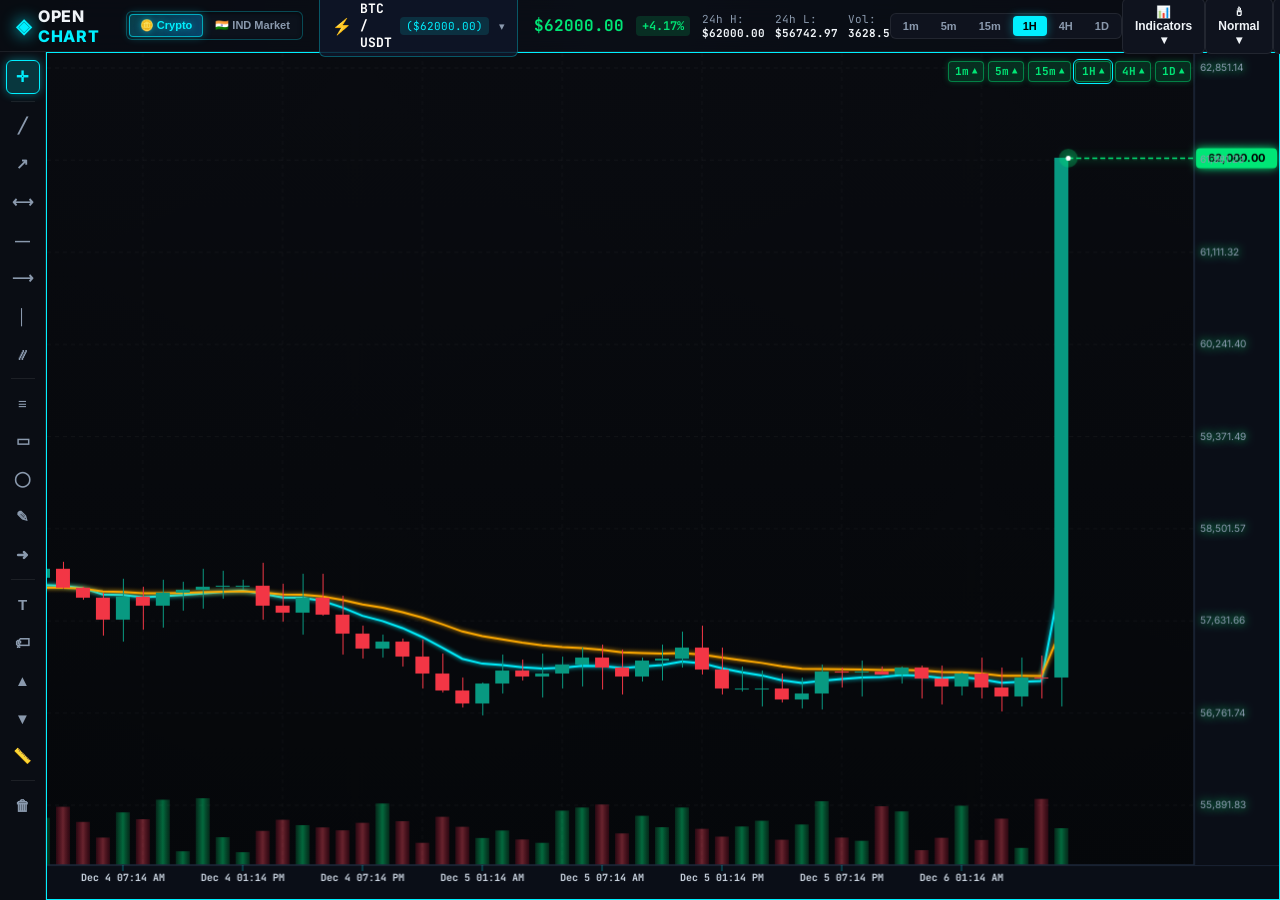
==== commit 23d93fa7: "Add Indian Market support, Black-Scholes Option Chain Matrix, Trending Screener, and Kotak Neo integ" ====
--- a/index.html
+++ b/index.html
@@ -19,6 +19,18 @@
                     <span class="logo-text">OPEN <span class="logo-accent">CHART</span></span>
                 </div>
 
+                <!-- Market Mode Switcher (Crypto vs Indian Market) -->
+                <div class="market-mode-switcher" id="market-mode-switcher">
+                    <button class="mode-switch-btn active" id="btn-mode-crypto" data-mode="crypto" title="Crypto Markets (Binance & CoinDCX)">🪙 Crypto</button>
+                    <button class="mode-switch-btn" id="btn-mode-ind" data-mode="ind" title="Indian Stock Market & F&O (NSE/BSE/Kotak)">🇮🇳 IND Market</button>
+                </div>
+
+                <!-- Indian Market Live Session Status Pill -->
+                <div class="ind-session-indicator" id="ind-session-indicator" style="display:none;" title="NSE/BSE Indian Trading Hours: 09:15 - 15:30 IST">
+                    <span class="session-pulse-dot" id="session-pulse-dot"></span>
+                    <span class="session-text" id="session-status-text">NSE/BSE: OPEN</span>
+                </div>
+
                 <!-- Coin Search & Fast Selector Trigger -->
                 <div class="market-search-box" id="symbol-search-trigger" title="Click to search 600+ coins (or press /)">
                     <span class="market-icon">⚡</span>
@@ -95,6 +107,17 @@
             </div>
 
             <div class="topbar-right">
+                <!-- Indian Market & F&O Quick Tools -->
+                <button id="btn-open-option-chain" class="btn-secondary btn-opt-chain" title="View Real-Time Black-Scholes Option Chain Matrix (Greeks, PCR, Max Pain)">
+                    <span>📊 Option Chain</span>
+                </button>
+                <button id="btn-open-trending" class="btn-secondary btn-trending-menu" title="Indian Market Trending Screener (Top Up, Top Down, Low Price High Volume)">
+                    <span>🔥 Trending</span>
+                </button>
+                <button id="btn-open-kotak-modal" class="btn-secondary btn-kotak-neo" title="Kotak Neo Trade API 2FA & Credentials Setup">
+                    <span>🔑 Kotak Neo</span>
+                </button>
+
                 <button id="btn-fullscreen" class="btn-secondary" title="Toggle Fullscreen Mode (F11)">
                     <span>⛶ Fullscreen</span>
                 </button>
@@ -488,6 +511,226 @@
         </div>
     </div>
 
+    <!-- Black-Scholes European Option Chain Matrix Modal -->
+    <div id="option-chain-modal" class="custom-script-modal hidden">
+        <div class="modal-backdrop" id="opt-chain-backdrop"></div>
+        <div class="modal-card option-chain-card">
+            <div class="modal-header option-chain-header">
+                <div class="modal-header-left">
+                    <span class="modal-icon">📊</span>
+                    <div>
+                        <div class="chain-title-row">
+                            <h3>Option Chain Matrix: <span id="opt-chain-symbol" class="chain-sym-badge">NIFTY 50</span></h3>
+                            <span class="chain-spot-pill" id="opt-chain-spot">Spot: ₹22,687.70</span>
+                        </div>
+                        <div class="chain-subtitle" id="opt-chain-subinfo">Black-Scholes European Greeks • RBI Repo Rate 7% • NSE/BSE F&O</div>
+                    </div>
+                </div>
+                <div class="chain-controls-right">
+                    <div class="chain-select-wrap">
+                        <label>Expiry:</label>
+                        <select id="opt-chain-expiry-select" class="modal-select">
+                            <!-- Populated dynamically -->
+                        </select>
+                    </div>
+                    <div class="chain-select-wrap">
+                        <label>Strikes:</label>
+                        <select id="opt-chain-count-select" class="modal-select">
+                            <option value="11">ATM ±5</option>
+                            <option value="21" selected>ATM ±10</option>
+                            <option value="31">ATM ±15</option>
+                        </select>
+                    </div>
+                    <button class="btn-secondary btn-sm" id="btn-opt-chain-refresh" title="Refresh Option Chain">↻</button>
+                    <button class="modal-close-btn" id="btn-close-opt-chain">✕</button>
+                </div>
+            </div>
+
+            <!-- Option Chain Institutional Metrics Ribbon -->
+            <div class="chain-metrics-ribbon">
+                <div class="metric-cell">
+                    <span class="metric-label">PCR (OI):</span>
+                    <span class="metric-val" id="chain-pcr-val">1.18 (Bullish)</span>
+                </div>
+                <div class="metric-cell">
+                    <span class="metric-label">Max Pain:</span>
+                    <span class="metric-val" id="chain-max-pain-val">₹22,700</span>
+                </div>
+                <div class="metric-cell">
+                    <span class="metric-label">Call Wall (Res):</span>
+                    <span class="metric-val bullish" id="chain-call-wall-val">₹22,800</span>
+                </div>
+                <div class="metric-cell">
+                    <span class="metric-label">Put Wall (Sup):</span>
+                    <span class="metric-val bearish" id="chain-put-wall-val">₹22,600</span>
+                </div>
+                <div class="metric-cell">
+                    <span class="metric-label">ATM Straddle:</span>
+                    <span class="metric-val" id="chain-straddle-val">₹285.50 (±1.26%)</span>
+                </div>
+                <div class="metric-cell">
+                    <span class="metric-label">Expected Range:</span>
+                    <span class="metric-val" id="chain-range-val">₹22,402 - ₹22,973</span>
+                </div>
+            </div>
+
+            <!-- Table Container -->
+            <div class="option-chain-table-container">
+                <table class="opt-matrix-table" id="opt-matrix-table">
+                    <thead>
+                        <tr>
+                            <th colspan="7" class="col-head-calls">CALLS (CE)</th>
+                            <th rowspan="2" class="col-head-strike">STRIKE</th>
+                            <th colspan="7" class="col-head-puts">PUTS (PE)</th>
+                        </tr>
+                        <tr>
+                            <th>OI</th>
+                            <th>OI Chg</th>
+                            <th>Vol</th>
+                            <th>IV %</th>
+                            <th>Delta</th>
+                            <th>Theta</th>
+                            <th class="th-call-ltp">LTP (₹)</th>
+                            <th class="th-put-ltp">LTP (₹)</th>
+                            <th>Theta</th>
+                            <th>Delta</th>
+                            <th>IV %</th>
+                            <th>Vol</th>
+                            <th>OI Chg</th>
+                            <th>OI</th>
+                        </tr>
+                    </thead>
+                    <tbody id="opt-chain-tbody">
+                        <!-- Populated by JavaScript -->
+                    </tbody>
+                </table>
+            </div>
+
+            <div class="chain-modal-footer">
+                <span>💡 Tip: Click on any <b>Call (CE)</b> or <b>Put (PE)</b> LTP to load into Order Form • Press <kbd>Esc</kbd> to close</span>
+            </div>
+        </div>
+    </div>
+
+    <!-- Indian Market Trending & Screener Modal -->
+    <div id="trending-screener-modal" class="custom-script-modal hidden">
+        <div class="modal-backdrop" id="trending-backdrop"></div>
+        <div class="modal-card trending-modal-card">
+            <div class="modal-header">
+                <div class="modal-header-left">
+                    <span class="modal-icon">🔥</span>
+                    <div>
+                        <h3>Indian Market Trending Screener</h3>
+                        <div class="chain-subtitle">Real-time NSE / BSE Scan: Top Gainers, Top Losers, Low Price High Volume Breakouts</div>
+                    </div>
+                </div>
+                <div class="chain-controls-right">
+                    <div class="ind-session-indicator" id="trending-session-pill">
+                        <span class="session-pulse-dot"></span>
+                        <span id="trending-session-text">NSE/BSE: OPEN</span>
+                    </div>
+                    <button class="modal-close-btn" id="btn-close-trending">✕</button>
+                </div>
+            </div>
+
+            <!-- Screener Categories & Search -->
+            <div class="trending-toolbar">
+                <div class="trending-filter-tabs" id="trending-filter-tabs">
+                    <button class="trend-tab-btn active" data-filter="all">🔥 All Trending</button>
+                    <button class="trend-tab-btn" data-filter="top_gainers">🟢 Top Up (Gainers)</button>
+                    <button class="trend-tab-btn" data-filter="top_losers">🔴 Top Down (Losers)</button>
+                    <button class="trend-tab-btn" data-filter="low_price_high_vol">⚡ Low Price & High Vol</button>
+                    <button class="trend-tab-btn" data-filter="indices">🏛️ Benchmark Indices</button>
+                </div>
+                <div class="trending-search-wrap">
+                    <input type="text" id="trending-search-input" placeholder="Search stock or index (e.g. SUZLON, TATASTEEL, NIFTY)...">
+                </div>
+            </div>
+
+            <!-- Screener Table Body -->
+            <div class="trending-table-container">
+                <table class="trending-table">
+                    <thead>
+                        <tr>
+                            <th>SYMBOL</th>
+                            <th>NAME & SECTOR</th>
+                            <th>EXCHANGE</th>
+                            <th class="text-right">PRICE (₹)</th>
+                            <th class="text-right">24H CHANGE</th>
+                            <th class="text-right">VOLUME</th>
+                            <th>TAGS</th>
+                            <th class="text-center">ACTION</th>
+                        </tr>
+                    </thead>
+                    <tbody id="trending-table-tbody">
+                        <!-- Populated by JavaScript -->
+                    </tbody>
+                </table>
+            </div>
+
+            <div class="chain-modal-footer">
+                <span>Click <b>"Open Chart"</b> on any asset to load its 3D candlestick graph and Option Chain instantly.</span>
+            </div>
+        </div>
+    </div>
+
+    <!-- Kotak Neo Trade API Setup & 2FA Modal -->
+    <div id="kotak-api-modal" class="custom-script-modal hidden">
+        <div class="modal-backdrop" id="kotak-backdrop"></div>
+        <div class="modal-card kotak-modal-card">
+            <div class="modal-header">
+                <div class="modal-header-left">
+                    <span class="modal-icon">🔑</span>
+                    <div>
+                        <h3>Kotak Neo Trade API (2FA Authentication)</h3>
+                        <div class="chain-subtitle">Connect your official Kotak Neo account for direct Indian index and stock trade execution</div>
+                    </div>
+                </div>
+                <button class="modal-close-btn" id="btn-close-kotak">✕</button>
+            </div>
+            <div class="modal-body kotak-modal-body">
+                <div class="kotak-status-card" id="kotak-status-card">
+                    <span class="status-indicator-dot" id="kotak-indicator-dot"></span>
+                    <span id="kotak-status-label">Status: Paper Trading Mode Active (Virtual ₹10,00,000 Equity)</span>
+                </div>
+
+                <div class="kotak-form-grid">
+                    <div class="kotak-input-group">
+                        <label>Consumer Key Token:</label>
+                        <input type="password" id="kotak-consumer-key" class="modal-input" placeholder="Enter Kotak Neo Consumer Key token">
+                    </div>
+                    <div class="kotak-input-group">
+                        <label>Registered Mobile Number:</label>
+                        <input type="text" id="kotak-mobile" class="modal-input" placeholder="+91XXXXXXXXXX">
+                    </div>
+                    <div class="kotak-input-group">
+                        <label>Unique Client Code (UCC):</label>
+                        <input type="text" id="kotak-ucc" class="modal-input" placeholder="e.g. 123456 or ABCD12">
+                    </div>
+                    <div class="kotak-input-group">
+                        <label>Kotak 6-Digit MPIN:</label>
+                        <input type="password" id="kotak-mpin" class="modal-input" maxlength="6" placeholder="6-digit MPIN">
+                    </div>
+                    <div class="kotak-input-group">
+                        <label>6-Digit Authenticator TOTP / OTP:</label>
+                        <input type="text" id="kotak-totp" class="modal-input" maxlength="6" placeholder="Google/Microsoft Authenticator 6-digit TOTP">
+                    </div>
+                    <div class="kotak-input-group">
+                        <label>Environment:</label>
+                        <select id="kotak-env" class="modal-select">
+                            <option value="prod" selected>Production (Live Exchange)</option>
+                            <option value="uat">UAT / Sandbox</option>
+                        </select>
+                    </div>
+                </div>
+            </div>
+            <div class="modal-footer">
+                <button class="btn-secondary" id="btn-kotak-disconnect">Use Paper Trading (₹10 Lakhs)</button>
+                <button class="btn-primary" id="btn-kotak-authenticate">⚡ Authenticate with Kotak 2FA</button>
+            </div>
+        </div>
+    </div>
+
     <!-- Scripts -->
     <script src="static/chart3d.js"></script>
     <script src="static/pine_editor.js"></script>
--- a/static/style.css
+++ b/static/style.css
@@ -2183,3 +2183,556 @@
         padding: 2px 4px;
     }
 }
+
+/* ==========================================================================
+   INDIAN MARKET, OPTION CHAIN & TRENDING SCREENER STYLES
+   ========================================================================== */
+
+/* Market Mode Segmented Switcher */
+.market-mode-switcher {
+    display: inline-flex;
+    align-items: center;
+    background: rgba(14, 20, 31, 0.85);
+    border: 1px solid rgba(0, 240, 255, 0.25);
+    border-radius: 6px;
+    padding: 2px;
+    gap: 2px;
+    margin-left: 10px;
+    box-shadow: inset 0 1px 4px rgba(0, 0, 0, 0.6);
+}
+
+.mode-switch-btn {
+    background: transparent;
+    border: none;
+    color: #8a99ad;
+    font-size: 11px;
+    font-weight: 600;
+    padding: 4px 10px;
+    border-radius: 4px;
+    cursor: pointer;
+    transition: all 0.2s ease;
+    display: flex;
+    align-items: center;
+    gap: 4px;
+    white-space: nowrap;
+}
+
+.mode-switch-btn:hover {
+    color: #fff;
+    background: rgba(255, 255, 255, 0.05);
+}
+
+.mode-switch-btn.active {
+    background: linear-gradient(135deg, rgba(0, 240, 255, 0.2), rgba(0, 162, 255, 0.35));
+    border: 1px solid rgba(0, 240, 255, 0.6);
+    color: #00f0ff;
+    box-shadow: 0 0 10px rgba(0, 240, 255, 0.3);
+    text-shadow: 0 0 6px rgba(0, 240, 255, 0.5);
+}
+
+/* Indian Market Session Indicator Pill */
+.ind-session-indicator {
+    display: inline-flex;
+    align-items: center;
+    gap: 6px;
+    background: rgba(7, 24, 18, 0.85);
+    border: 1px solid rgba(0, 230, 118, 0.35);
+    border-radius: 20px;
+    padding: 3px 10px;
+    font-size: 11px;
+    font-weight: 700;
+    color: #00e676;
+    margin-left: 6px;
+    white-space: nowrap;
+}
+
+.ind-session-indicator.closed {
+    background: rgba(30, 18, 10, 0.85);
+    border-color: rgba(255, 170, 0, 0.35);
+    color: #ffaa00;
+}
+
+.session-pulse-dot {
+    width: 7px;
+    height: 7px;
+    border-radius: 50%;
+    background: #00e676;
+    box-shadow: 0 0 8px #00e676;
+    animation: pulseDot 1.5s infinite;
+}
+
+.ind-session-indicator.closed .session-pulse-dot {
+    background: #ffaa00;
+    box-shadow: 0 0 8px #ffaa00;
+    animation: none;
+}
+
+@keyframes pulseDot {
+    0%, 100% { opacity: 1; transform: scale(1); }
+    50% { opacity: 0.4; transform: scale(0.8); }
+}
+
+/* Option Chain & Trending Topbar Buttons */
+.btn-opt-chain {
+    background: linear-gradient(135deg, rgba(0, 240, 255, 0.12), rgba(0, 100, 255, 0.15)) !important;
+    border: 1px solid rgba(0, 240, 255, 0.4) !important;
+    color: #00f0ff !important;
+}
+
+.btn-opt-chain:hover {
+    box-shadow: 0 0 12px rgba(0, 240, 255, 0.45);
+    transform: translateY(-1px);
+}
+
+.btn-trending-menu {
+    background: linear-gradient(135deg, rgba(255, 87, 34, 0.12), rgba(255, 152, 0, 0.15)) !important;
+    border: 1px solid rgba(255, 87, 34, 0.4) !important;
+    color: #ff7043 !important;
+}
+
+.btn-trending-menu:hover {
+    box-shadow: 0 0 12px rgba(255, 87, 34, 0.45);
+    transform: translateY(-1px);
+}
+
+.btn-kotak-neo {
+    background: linear-gradient(135deg, rgba(229, 39, 39, 0.12), rgba(255, 82, 82, 0.15)) !important;
+    border: 1px solid rgba(229, 39, 39, 0.4) !important;
+    color: #ff5252 !important;
+}
+
+/* Option Chain Modal Card */
+.option-chain-card {
+    max-width: 1280px !important;
+    width: 96vw !important;
+    max-height: 92vh !important;
+    display: flex;
+    flex-direction: column;
+    background: #090d14 !important;
+    border: 1px solid rgba(0, 240, 255, 0.3) !important;
+    box-shadow: 0 20px 60px rgba(0, 0, 0, 0.9), 0 0 30px rgba(0, 240, 255, 0.15) !important;
+}
+
+.option-chain-header {
+    display: flex;
+    justify-content: space-between;
+    align-items: center;
+    padding: 12px 18px;
+    border-bottom: 1px solid rgba(255, 255, 255, 0.08);
+}
+
+.chain-title-row {
+    display: flex;
+    align-items: center;
+    gap: 10px;
+}
+
+.chain-sym-badge {
+    color: #00f0ff;
+    font-weight: 800;
+}
+
+.chain-spot-pill {
+    background: rgba(0, 240, 255, 0.12);
+    border: 1px solid rgba(0, 240, 255, 0.4);
+    color: #00f0ff;
+    padding: 2px 8px;
+    border-radius: 4px;
+    font-size: 11px;
+    font-weight: 700;
+}
+
+.chain-subtitle {
+    font-size: 10.5px;
+    color: #8a99ad;
+    margin-top: 2px;
+}
+
+.chain-controls-right {
+    display: flex;
+    align-items: center;
+    gap: 12px;
+}
+
+.chain-select-wrap {
+    display: flex;
+    align-items: center;
+    gap: 6px;
+    font-size: 11px;
+    color: #8a99ad;
+}
+
+.modal-select {
+    background: #0e141f;
+    border: 1px solid rgba(255, 255, 255, 0.15);
+    color: #fff;
+    font-size: 11px;
+    padding: 4px 8px;
+    border-radius: 4px;
+    outline: none;
+    cursor: pointer;
+}
+
+.modal-select:focus {
+    border-color: #00f0ff;
+}
+
+/* Institutional Metrics Ribbon */
+.chain-metrics-ribbon {
+    display: flex;
+    flex-wrap: wrap;
+    align-items: center;
+    justify-content: space-between;
+    background: rgba(14, 20, 31, 0.7);
+    border-bottom: 1px solid rgba(255, 255, 255, 0.06);
+    padding: 8px 16px;
+    gap: 10px;
+}
+
+.metric-cell {
+    display: flex;
+    align-items: center;
+    gap: 6px;
+    font-size: 11px;
+}
+
+.metric-label {
+    color: #8a99ad;
+}
+
+.metric-val {
+    font-weight: 700;
+    color: #fff;
+    font-family: monospace;
+}
+
+.metric-val.bullish {
+    color: #00e676;
+}
+
+.metric-val.bearish {
+    color: #ff1744;
+}
+
+/* Option Matrix Table */
+.option-chain-table-container {
+    flex: 1;
+    overflow: auto;
+    max-height: calc(92vh - 180px);
+    background: #07090e;
+}
+
+.opt-matrix-table {
+    width: 100%;
+    border-collapse: collapse;
+    font-size: 11px;
+    font-family: 'Inter', monospace;
+    white-space: nowrap;
+}
+
+.opt-matrix-table th {
+    position: sticky;
+    top: 0;
+    background: #0e141f;
+    padding: 6px 8px;
+    font-weight: 700;
+    text-align: right;
+    border-bottom: 1px solid rgba(255, 255, 255, 0.12);
+    z-index: 10;
+}
+
+.opt-matrix-table th.col-head-calls {
+    text-align: center;
+    background: rgba(0, 230, 118, 0.1);
+    color: #00e676;
+    border-right: 1px solid rgba(255, 255, 255, 0.15);
+}
+
+.opt-matrix-table th.col-head-puts {
+    text-align: center;
+    background: rgba(255, 23, 68, 0.1);
+    color: #ff1744;
+    border-left: 1px solid rgba(255, 255, 255, 0.15);
+}
+
+.opt-matrix-table th.col-head-strike {
+    text-align: center;
+    background: #131c2a;
+    color: #00f0ff;
+    font-size: 12px;
+}
+
+.opt-matrix-table td {
+    padding: 5px 8px;
+    text-align: right;
+    border-bottom: 1px solid rgba(255, 255, 255, 0.04);
+}
+
+.opt-matrix-table tr:hover td {
+    background: rgba(0, 240, 255, 0.06);
+}
+
+/* Calls Side */
+.opt-matrix-table td.call-ltp {
+    font-weight: 700;
+    color: #00e676;
+    cursor: pointer;
+    background: rgba(0, 230, 118, 0.04);
+    border-right: 1px solid rgba(255, 255, 255, 0.1);
+}
+
+.opt-matrix-table td.call-ltp:hover {
+    background: rgba(0, 230, 118, 0.2);
+    text-shadow: 0 0 6px #00e676;
+}
+
+/* Puts Side */
+.opt-matrix-table td.put-ltp {
+    font-weight: 700;
+    color: #ff1744;
+    cursor: pointer;
+    background: rgba(255, 23, 68, 0.04);
+    border-left: 1px solid rgba(255, 255, 255, 0.1);
+}
+
+.opt-matrix-table td.put-ltp:hover {
+    background: rgba(255, 23, 68, 0.2);
+    text-shadow: 0 0 6px #ff1744;
+}
+
+/* Strike Center Column */
+.opt-matrix-table td.strike-cell {
+    text-align: center;
+    font-weight: 800;
+    font-size: 12px;
+    background: #0d131e;
+    color: #fff;
+}
+
+/* ATM Row Highlight */
+.opt-matrix-table tr.atm-row td {
+    background: rgba(255, 170, 0, 0.15) !important;
+}
+
+.opt-matrix-table tr.atm-row td.strike-cell {
+    background: rgba(255, 170, 0, 0.3) !important;
+    color: #ffc107 !important;
+    box-shadow: inset 0 0 10px rgba(255, 170, 0, 0.3);
+}
+
+.atm-badge {
+    background: #ffc107;
+    color: #000;
+    font-size: 9px;
+    font-weight: 900;
+    padding: 1px 4px;
+    border-radius: 3px;
+    margin-left: 4px;
+}
+
+.chain-modal-footer {
+    padding: 10px 16px;
+    font-size: 11px;
+    color: #8a99ad;
+    background: #0e141f;
+    border-top: 1px solid rgba(255, 255, 255, 0.06);
+}
+
+/* Trending Screener Modal */
+.trending-modal-card {
+    max-width: 1100px !important;
+    width: 94vw !important;
+    max-height: 88vh !important;
+    display: flex;
+    flex-direction: column;
+    background: #090d14 !important;
+    border: 1px solid rgba(255, 87, 34, 0.35) !important;
+    box-shadow: 0 20px 60px rgba(0, 0, 0, 0.9), 0 0 30px rgba(255, 87, 34, 0.15) !important;
+}
+
+.trending-toolbar {
+    display: flex;
+    justify-content: space-between;
+    align-items: center;
+    padding: 10px 16px;
+    background: #0e141f;
+    border-bottom: 1px solid rgba(255, 255, 255, 0.08);
+    gap: 12px;
+    flex-wrap: wrap;
+}
+
+.trending-filter-tabs {
+    display: flex;
+    align-items: center;
+    gap: 6px;
+    flex-wrap: wrap;
+}
+
+.trend-tab-btn {
+    background: rgba(255, 255, 255, 0.05);
+    border: 1px solid rgba(255, 255, 255, 0.1);
+    color: #8a99ad;
+    font-size: 11px;
+    font-weight: 600;
+    padding: 5px 12px;
+    border-radius: 4px;
+    cursor: pointer;
+    transition: all 0.2s ease;
+}
+
+.trend-tab-btn:hover {
+    color: #fff;
+    background: rgba(255, 255, 255, 0.1);
+}
+
+.trend-tab-btn.active {
+    background: linear-gradient(135deg, rgba(255, 87, 34, 0.25), rgba(255, 152, 0, 0.35));
+    border-color: #ff7043;
+    color: #fff;
+    box-shadow: 0 0 8px rgba(255, 87, 34, 0.35);
+}
+
+.trending-search-wrap input {
+    background: #090d14;
+    border: 1px solid rgba(255, 255, 255, 0.15);
+    color: #fff;
+    font-size: 11.5px;
+    padding: 6px 12px;
+    border-radius: 4px;
+    width: 240px;
+    outline: none;
+}
+
+.trending-search-wrap input:focus {
+    border-color: #ff7043;
+}
+
+.trending-table-container {
+    flex: 1;
+    overflow: auto;
+    max-height: calc(88vh - 170px);
+    background: #07090e;
+}
+
+.trending-table {
+    width: 100%;
+    border-collapse: collapse;
+    font-size: 11.5px;
+    white-space: nowrap;
+}
+
+.trending-table th {
+    position: sticky;
+    top: 0;
+    background: #0e141f;
+    padding: 8px 12px;
+    font-weight: 700;
+    color: #8a99ad;
+    border-bottom: 1px solid rgba(255, 255, 255, 0.1);
+    z-index: 5;
+}
+
+.trending-table td {
+    padding: 8px 12px;
+    border-bottom: 1px solid rgba(255, 255, 255, 0.04);
+}
+
+.trending-table tr:hover td {
+    background: rgba(255, 255, 255, 0.04);
+}
+
+.badge-tag {
+    display: inline-block;
+    font-size: 9px;
+    font-weight: 700;
+    padding: 2px 6px;
+    border-radius: 3px;
+    margin-right: 4px;
+}
+
+.badge-tag.top-up {
+    background: rgba(0, 230, 118, 0.15);
+    color: #00e676;
+    border: 1px solid rgba(0, 230, 118, 0.4);
+}
+
+.badge-tag.top-down {
+    background: rgba(255, 23, 68, 0.15);
+    color: #ff1744;
+    border: 1px solid rgba(255, 23, 68, 0.4);
+}
+
+.badge-tag.low-price {
+    background: rgba(0, 240, 255, 0.15);
+    color: #00f0ff;
+    border: 1px solid rgba(0, 240, 255, 0.4);
+}
+
+.badge-tag.index-tag {
+    background: rgba(255, 170, 0, 0.15);
+    color: #ffaa00;
+    border: 1px solid rgba(255, 170, 0, 0.4);
+}
+
+.btn-open-chart {
+    background: linear-gradient(135deg, #00f0ff, #0099ff);
+    border: none;
+    color: #000;
+    font-size: 10.5px;
+    font-weight: 700;
+    padding: 4px 10px;
+    border-radius: 4px;
+    cursor: pointer;
+    transition: all 0.2s ease;
+}
+
+.btn-open-chart:hover {
+    box-shadow: 0 0 10px rgba(0, 240, 255, 0.5);
+    transform: translateY(-1px);
+}
+
+/* Kotak Neo API Modal */
+.kotak-modal-card {
+    max-width: 580px !important;
+    background: #090d14 !important;
+    border: 1px solid rgba(229, 39, 39, 0.4) !important;
+    box-shadow: 0 20px 60px rgba(0, 0, 0, 0.9), 0 0 30px rgba(229, 39, 39, 0.2) !important;
+}
+
+.kotak-modal-body {
+    padding: 16px 20px;
+}
+
+.kotak-status-card {
+    display: flex;
+    align-items: center;
+    gap: 8px;
+    background: rgba(229, 39, 39, 0.08);
+    border: 1px solid rgba(229, 39, 39, 0.25);
+    padding: 8px 12px;
+    border-radius: 6px;
+    margin-bottom: 16px;
+    font-size: 11.5px;
+    color: #ff5252;
+}
+
+.kotak-status-card.connected {
+    background: rgba(0, 230, 118, 0.08);
+    border-color: rgba(0, 230, 118, 0.35);
+    color: #00e676;
+}
+
+.kotak-form-grid {
+    display: flex;
+    flex-direction: column;
+    gap: 12px;
+}
+
+.kotak-input-group label {
+    display: block;
+    font-size: 11px;
+    font-weight: 600;
+    color: #8a99ad;
+    margin-bottom: 4px;
+}
+
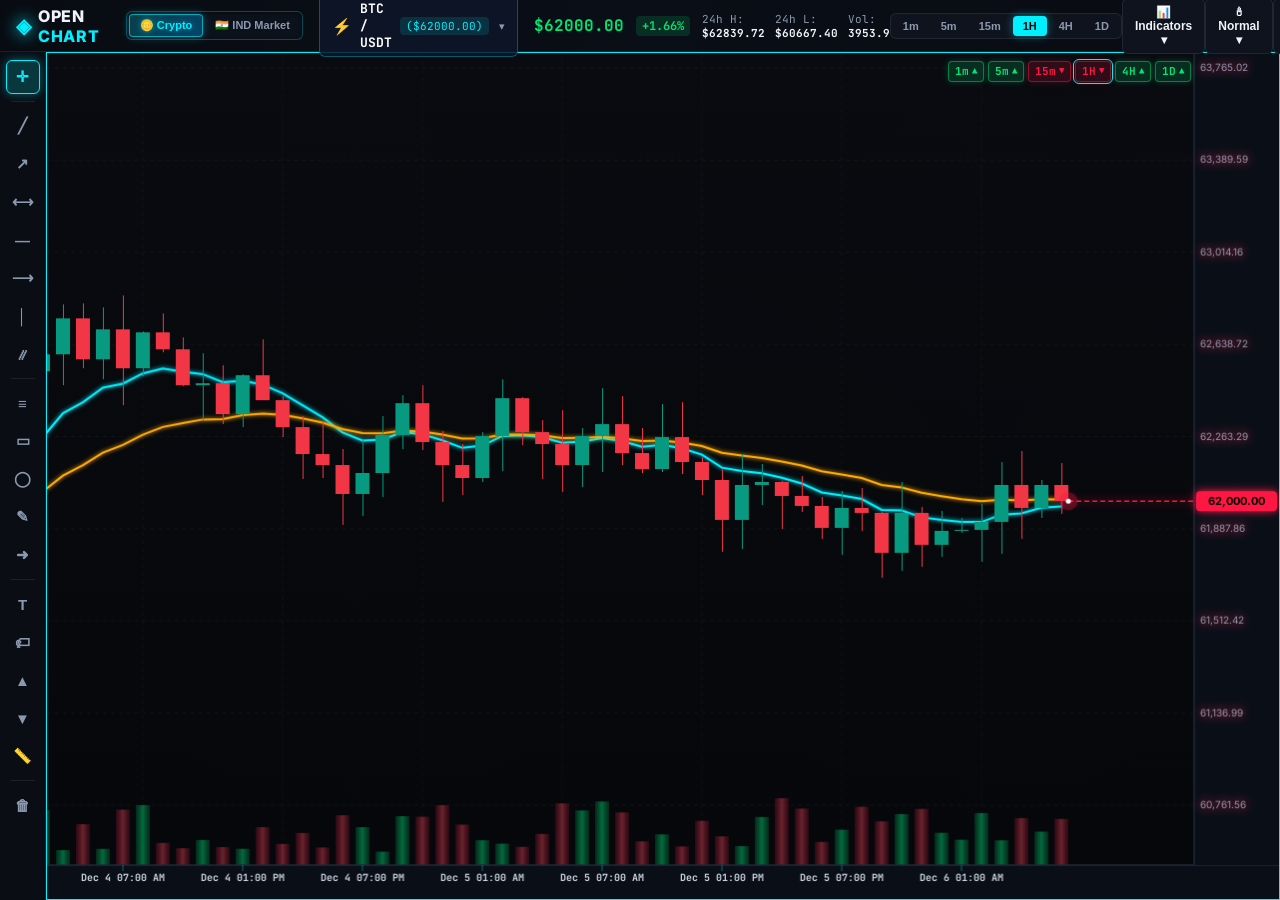
==== commit 2b3372e0: "Fix Indian market candle jump, optimize timeframes, add Option Chain 1-Click Buy with auto TP/SL sel" ====
--- a/index.html
+++ b/index.html
@@ -229,6 +229,13 @@
                                 <span id="tp-profit-preview" class="preview-val bullish">+$150.00 (+2.5%)</span>
                             </div>
                             <input type="number" id="order-tp" step="0.01" placeholder="TP Target Price">
+                            <div class="quick-pts-row" id="tp-quick-pts">
+                                <span class="pts-label">Quick TP:</span>
+                                <button type="button" class="btn-pt-shortcut tp" data-pts="10">+10 pts</button>
+                                <button type="button" class="btn-pt-shortcut tp" data-pts="20">+20 pts</button>
+                                <button type="button" class="btn-pt-shortcut tp" data-pts="30">+30 pts</button>
+                                <button type="button" class="btn-pt-shortcut tp" data-pts="50">+50 pts</button>
+                            </div>
                         </div>
 
                         <!-- Visual Draggable Stop Loss (SL) -->
@@ -238,6 +245,13 @@
                                 <span id="sl-loss-preview" class="preview-val bearish">-$60.00 (-1.0%)</span>
                             </div>
                             <input type="number" id="order-sl" step="0.01" placeholder="SL Target Price">
+                            <div class="quick-pts-row" id="sl-quick-pts">
+                                <span class="pts-label">Quick SL:</span>
+                                <button type="button" class="btn-pt-shortcut sl" data-pts="10">-10 pts</button>
+                                <button type="button" class="btn-pt-shortcut sl" data-pts="20">-20 pts</button>
+                                <button type="button" class="btn-pt-shortcut sl" data-pts="30">-30 pts</button>
+                                <button type="button" class="btn-pt-shortcut sl" data-pts="50">-50 pts</button>
+                            </div>
                         </div>
 
                         <!-- Risk / Reward Metric -->
@@ -731,6 +745,9 @@
         </div>
     </div>
 
+    <!-- Live Toast Alert Container -->
+    <div id="chart-toast-container" class="chart-toast-container"></div>
+
     <!-- Scripts -->
     <script src="static/chart3d.js"></script>
     <script src="static/pine_editor.js"></script>
--- a/static/style.css
+++ b/static/style.css
@@ -2736,3 +2736,149 @@
     margin-bottom: 4px;
 }
 
+/* Point Shortcuts in Order Form */
+.quick-pts-row {
+    display: flex;
+    align-items: center;
+    gap: 5px;
+    margin-top: 6px;
+    flex-wrap: wrap;
+}
+
+.pts-label {
+    font-size: 10px;
+    color: var(--text-secondary);
+    font-weight: 600;
+}
+
+.btn-pt-shortcut {
+    background: rgba(255, 255, 255, 0.05);
+    border: 1px solid rgba(255, 255, 255, 0.12);
+    color: #e0e8f0;
+    font-size: 10px;
+    font-weight: 600;
+    padding: 2px 7px;
+    border-radius: 4px;
+    cursor: pointer;
+    transition: all 0.15s ease;
+}
+
+.btn-pt-shortcut.tp:hover {
+    background: rgba(0, 230, 118, 0.18);
+    border-color: #00e676;
+    color: #00ff88;
+    box-shadow: 0 0 8px rgba(0, 230, 118, 0.3);
+}
+
+.btn-pt-shortcut.sl:hover {
+    background: rgba(255, 23, 68, 0.18);
+    border-color: #ff1744;
+    color: #ff5252;
+    box-shadow: 0 0 8px rgba(255, 23, 68, 0.3);
+}
+
+/* Option Chain Quick Action & Buy Buttons */
+.opt-action-wrap {
+    display: inline-flex;
+    align-items: center;
+    gap: 6px;
+    justify-content: flex-end;
+    width: 100%;
+}
+
+.opt-price-tag {
+    cursor: pointer;
+    padding: 2px 4px;
+    border-radius: 3px;
+    font-weight: bold;
+    transition: background 0.15s;
+}
+
+.opt-price-tag:hover {
+    background: rgba(0, 240, 255, 0.15);
+    text-decoration: underline;
+}
+
+.btn-opt-quick-buy {
+    border: none;
+    font-size: 9.5px;
+    font-weight: 800;
+    padding: 3px 7px;
+    border-radius: 3px;
+    cursor: pointer;
+    text-transform: uppercase;
+    letter-spacing: 0.5px;
+    transition: all 0.15s ease;
+    white-space: nowrap;
+}
+
+.btn-opt-quick-buy.buy-ce {
+    background: #00e676;
+    color: #05140b;
+    box-shadow: 0 0 6px rgba(0, 230, 118, 0.4);
+}
+
+.btn-opt-quick-buy.buy-ce:hover {
+    background: #00ff88;
+    transform: scale(1.06);
+    box-shadow: 0 0 12px rgba(0, 255, 136, 0.7);
+}
+
+.btn-opt-quick-buy.buy-pe {
+    background: #ff1744;
+    color: #ffffff;
+    box-shadow: 0 0 6px rgba(255, 23, 68, 0.4);
+}
+
+.btn-opt-quick-buy.buy-pe:hover {
+    background: #ff3366;
+    transform: scale(1.06);
+    box-shadow: 0 0 12px rgba(255, 51, 102, 0.7);
+}
+
+/* Chart Live Toast Notifications */
+.chart-toast-container {
+    position: fixed;
+    bottom: 24px;
+    right: 24px;
+    z-index: 99999;
+    display: flex;
+    flex-direction: column;
+    gap: 10px;
+    pointer-events: none;
+}
+
+.chart-toast {
+    background: #0b111c;
+    border: 1px solid rgba(0, 240, 255, 0.4);
+    box-shadow: 0 10px 30px rgba(0, 0, 0, 0.8), 0 0 15px rgba(0, 240, 255, 0.2);
+    border-radius: 8px;
+    padding: 12px 16px;
+    color: #fff;
+    font-size: 12px;
+    max-width: 420px;
+    pointer-events: auto;
+    animation: toastSlideIn 0.25s cubic-bezier(0.16, 1, 0.3, 1) forwards;
+    white-space: pre-line;
+    line-height: 1.4;
+}
+
+.chart-toast.success {
+    border-left: 4px solid #00ff88;
+}
+
+.chart-toast.error {
+    border-left: 4px solid #ff1744;
+}
+
+@keyframes toastSlideIn {
+    from {
+        opacity: 0;
+        transform: translateY(20px) scale(0.96);
+    }
+    to {
+        opacity: 1;
+        transform: translateY(0) scale(1);
+    }
+}
+
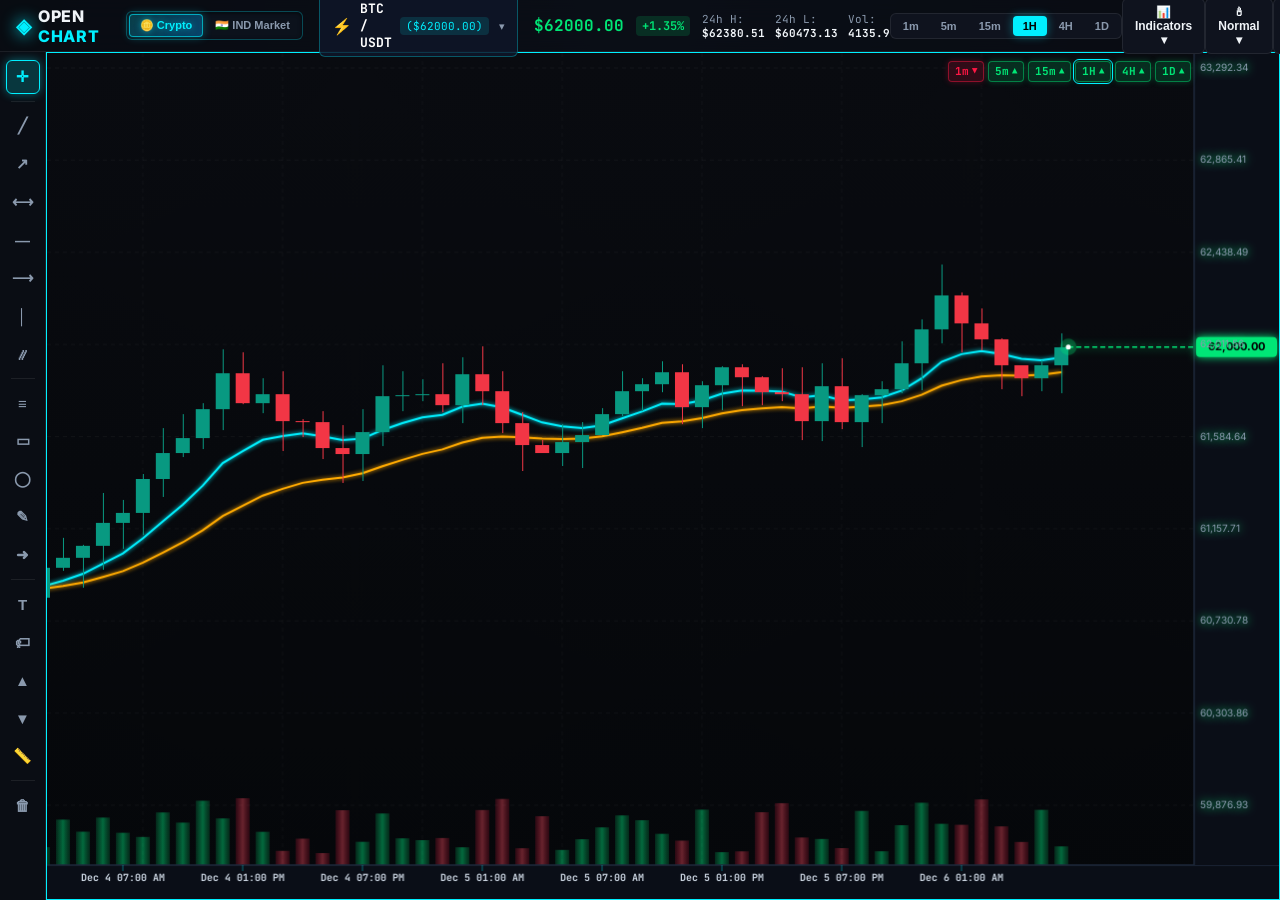
==== commit e077434e: "Implement Kotak Neo Zero-Storage Whitelisted Relay API with AES-256 encryption" ====
--- a/index.html
+++ b/index.html
@@ -708,7 +708,20 @@
                     <span id="kotak-status-label">Status: Paper Trading Mode Active (Virtual ₹10,00,000 Equity)</span>
                 </div>
 
+                <div class="kotak-relay-info" id="kotak-relay-info" style="display: flex; align-items: center; justify-content: space-between; background: rgba(0, 240, 255, 0.06); border: 1px solid rgba(0, 240, 255, 0.2); border-radius: 8px; padding: 10px 14px; margin-bottom: 14px; font-size: 12px;">
+                    <div>
+                        <div style="color: #00f0ff; font-weight: 600;">🔒 Whitelisted cPanel Static IP Relay (Zero-Storage)</div>
+                        <div style="color: #8892b0; font-family: monospace; font-size: 11px;" id="relay-url-display">https://trade.ravikantadoor.in/simple/kotak_relay.php</div>
+                        <div style="color: #00ff88; font-size: 11px; margin-top: 2px;" id="relay-ip-display">Outbound Server IP: 190.92.174.87 (SEBI Whitelisted)</div>
+                    </div>
+                    <button type="button" class="btn-secondary" id="btn-ping-relay" style="padding: 5px 12px; font-size: 11px;">🔍 Ping Relay</button>
+                </div>
+
                 <div class="kotak-form-grid">
+                    <div class="kotak-input-group" style="grid-column: 1 / -1;">
+                        <label>cPanel Relay Server URL:</label>
+                        <input type="text" id="kotak-relay-url" class="modal-input" value="https://trade.ravikantadoor.in/simple/kotak_relay.php" placeholder="https://yourdomain.com/simple/kotak_relay.php">
+                    </div>
                     <div class="kotak-input-group">
                         <label>Consumer Key Token:</label>
                         <input type="password" id="kotak-consumer-key" class="modal-input" placeholder="Enter Kotak Neo Consumer Key token">
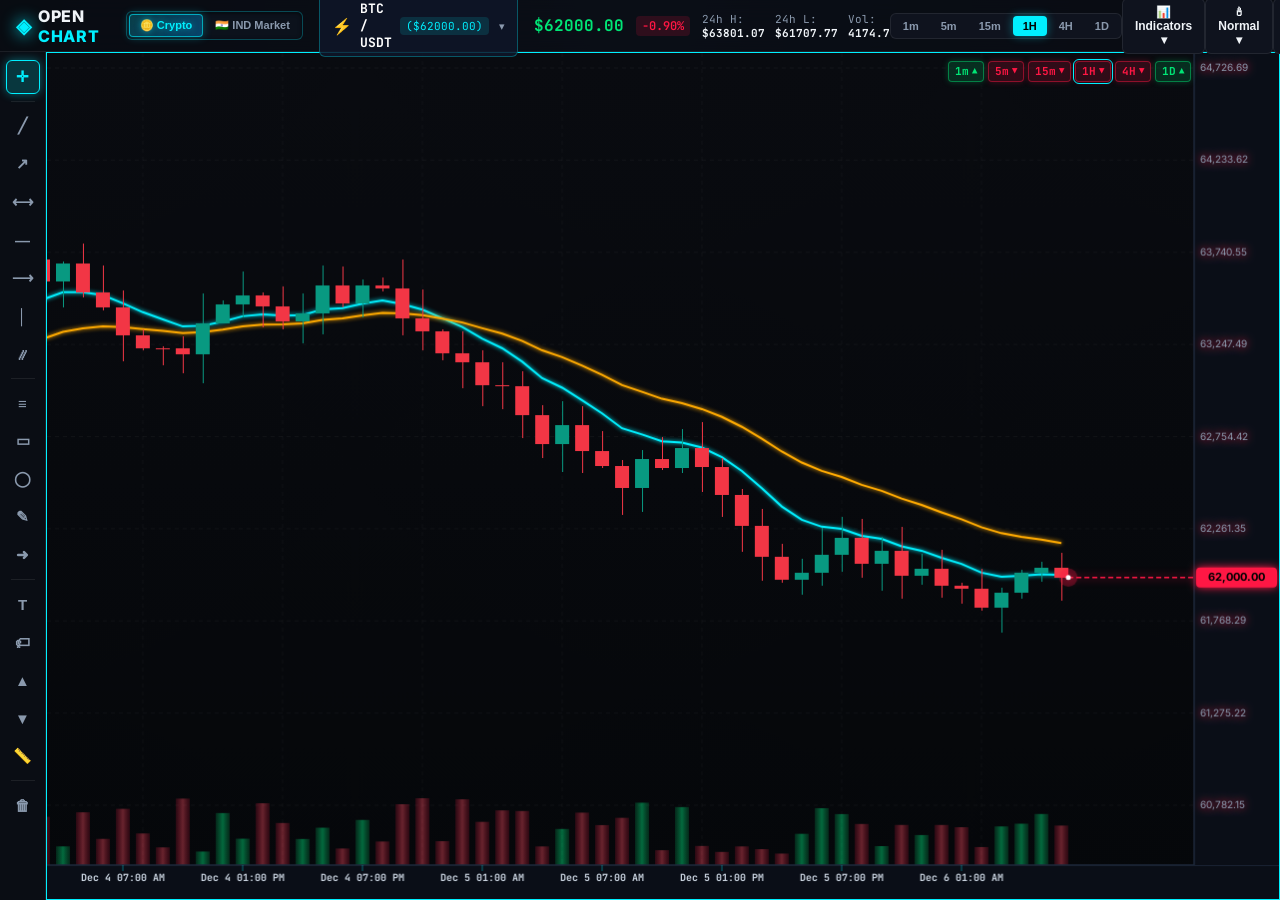
==== commit 67f3d04c: "Update SENSEX to 83479 live benchmark, calibrate Indian equity prices, purge floating HUD overlay, a" ====
--- a/index.html
+++ b/index.html
@@ -4,7 +4,7 @@
     <meta charset="UTF-8">
     <meta name="viewport" content="width=device-width, initial-scale=1.0">
     <title>Open Chart - 3D Candlestick Trading Terminal (Alternative to TradingView)</title>
-    <link rel="stylesheet" href="static/style.css">
+    <link rel="stylesheet" href="static/style.css?v=2.2.0">
     <link rel="preconnect" href="https://fonts.googleapis.com">
     <link rel="preconnect" href="https://fonts.gstatic.com" crossorigin>
     <link href="https://fonts.googleapis.com/css2?family=Inter:wght@400;500;600;700;800&family=JetBrains+Mono:wght@400;500;700&display=swap" rel="stylesheet">
@@ -762,8 +762,8 @@
     <div id="chart-toast-container" class="chart-toast-container"></div>
 
     <!-- Scripts -->
-    <script src="static/chart3d.js"></script>
-    <script src="static/pine_editor.js"></script>
-    <script src="static/app.js"></script>
+    <script src="static/chart3d.js?v=2.2.0"></script>
+    <script src="static/pine_editor.js?v=2.2.0"></script>
+    <script src="static/app.js?v=2.2.0"></script>
 </body>
 </html>
--- a/static/style.css
+++ b/static/style.css
@@ -433,9 +433,21 @@
     cursor: crosshair;
 }
 
-/* Chart Floating Controls (Hidden per user request) */
-.chart-floating-controls {
+/* Chart Floating Controls & HUD Bar (Completely removed per user request) */
+.chart-floating-controls,
+.chart-hint-badge,
+#btn-reset-view,
+#btn-zoom-in,
+#btn-zoom-out {
     display: none !important;
+    visibility: hidden !important;
+    opacity: 0 !important;
+    pointer-events: none !important;
+    height: 0 !important;
+    width: 0 !important;
+    position: absolute !important;
+    top: -9999px !important;
+    left: -9999px !important;
 }
 
 /* Timeframe Trend Bar (Inside Graph, Top Right) */
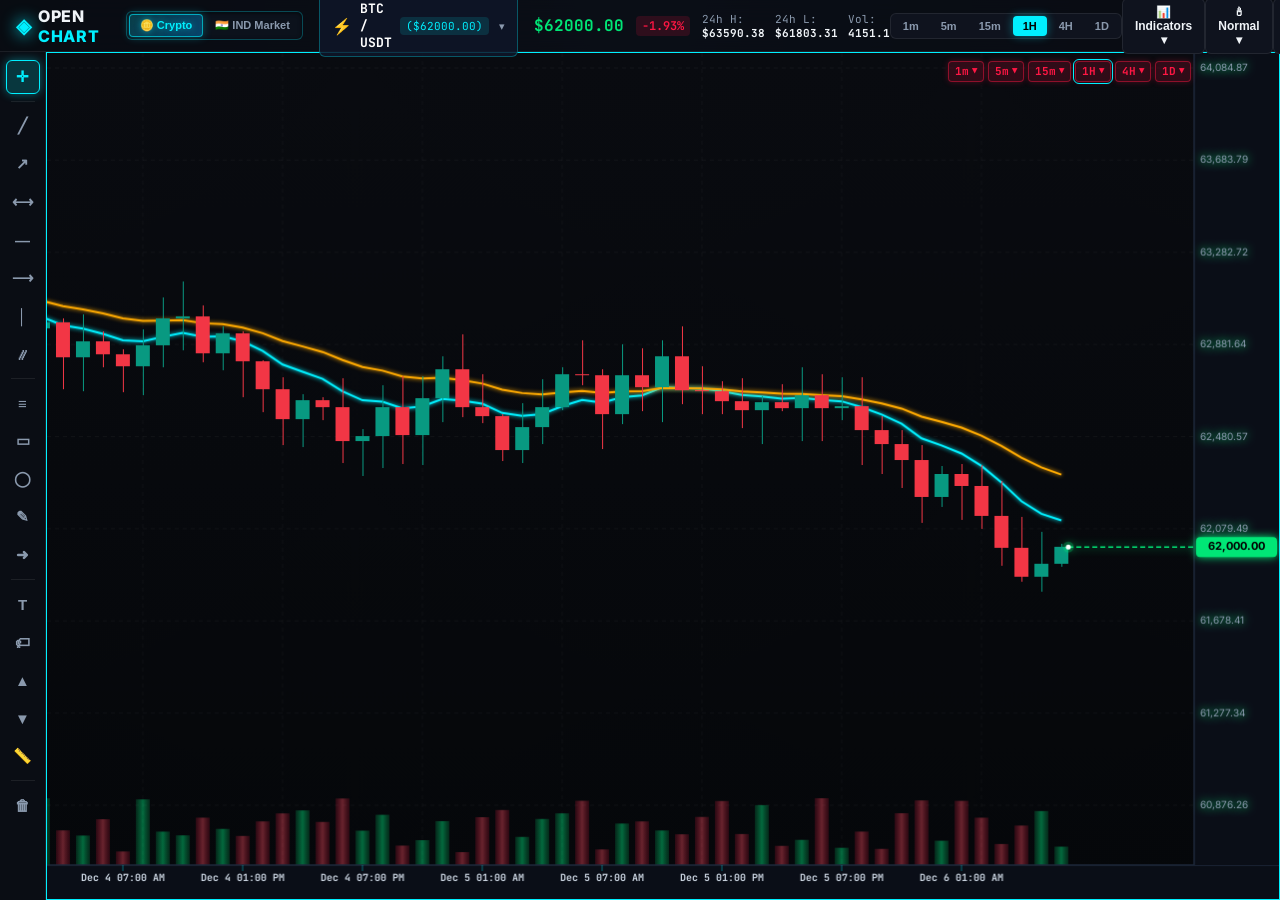
==== commit 3cf84613: "Fix NSE & BSE live price/data mismatches: fetch real OHLCV candles & 1d previousClose quotes, sync f" ====
--- a/index.html
+++ b/index.html
@@ -4,7 +4,7 @@
     <meta charset="UTF-8">
     <meta name="viewport" content="width=device-width, initial-scale=1.0">
     <title>Open Chart - 3D Candlestick Trading Terminal (Alternative to TradingView)</title>
-    <link rel="stylesheet" href="static/style.css?v=2.2.0">
+    <link rel="stylesheet" href="static/style.css?v=2.3.0">
     <link rel="preconnect" href="https://fonts.googleapis.com">
     <link rel="preconnect" href="https://fonts.gstatic.com" crossorigin>
     <link href="https://fonts.googleapis.com/css2?family=Inter:wght@400;500;600;700;800&family=JetBrains+Mono:wght@400;500;700&display=swap" rel="stylesheet">
@@ -762,8 +762,8 @@
     <div id="chart-toast-container" class="chart-toast-container"></div>
 
     <!-- Scripts -->
-    <script src="static/chart3d.js?v=2.2.0"></script>
-    <script src="static/pine_editor.js?v=2.2.0"></script>
-    <script src="static/app.js?v=2.2.0"></script>
+    <script src="static/chart3d.js?v=2.3.0"></script>
+    <script src="static/pine_editor.js?v=2.3.0"></script>
+    <script src="static/app.js?v=2.3.0"></script>
 </body>
 </html>
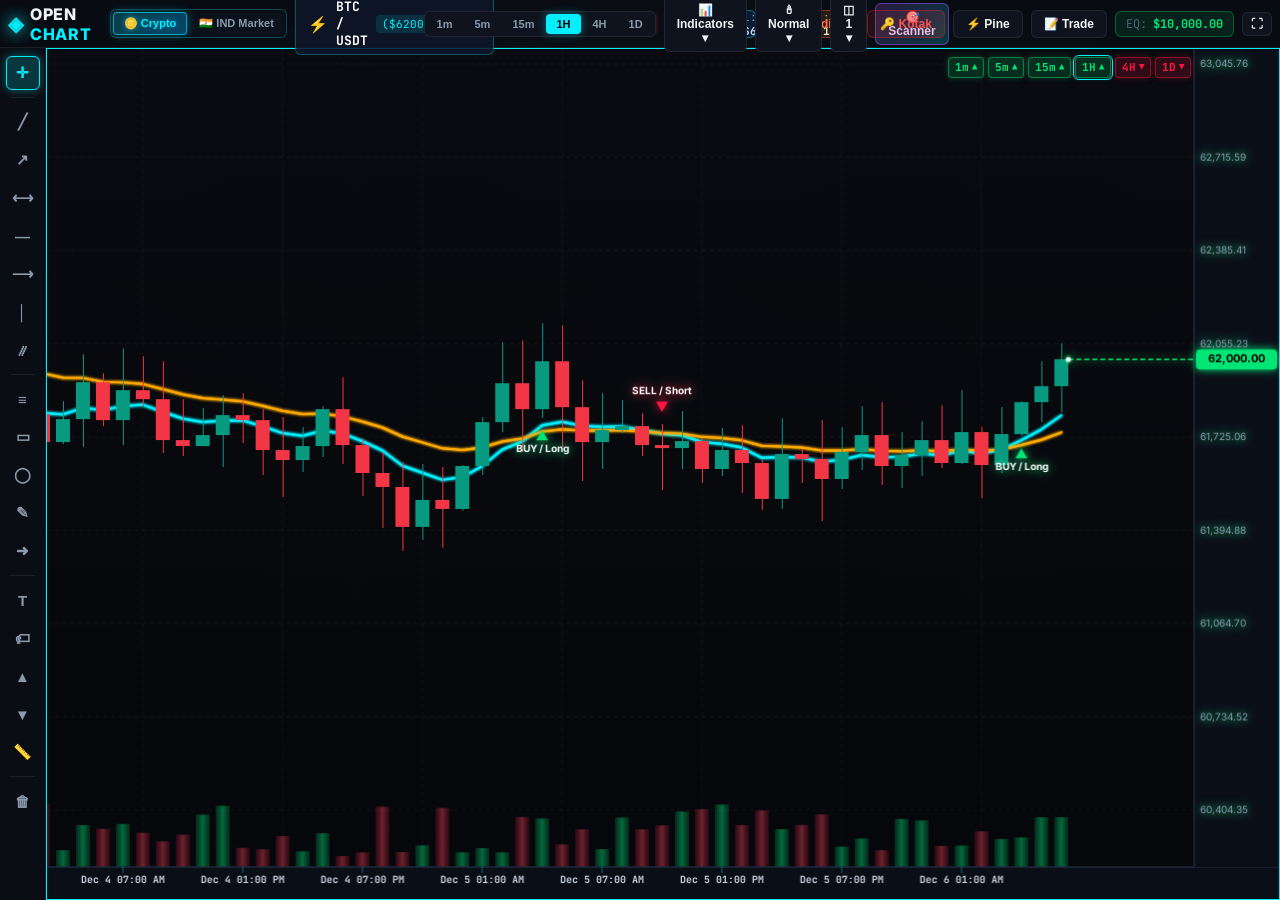
==== commit 7309652e: "Fix CoinDCX 600+ coin loading, repair all 9 indicators & Pine strategies, declutter responsive UI, o" ====
--- a/index.html
+++ b/index.html
@@ -4,7 +4,7 @@
     <meta charset="UTF-8">
     <meta name="viewport" content="width=device-width, initial-scale=1.0">
     <title>Open Chart - 3D Candlestick Trading Terminal (Alternative to TradingView)</title>
-    <link rel="stylesheet" href="static/style.css?v=2.3.0">
+    <link rel="stylesheet" href="static/style.css?v=2.4.0">
     <link rel="preconnect" href="https://fonts.googleapis.com">
     <link rel="preconnect" href="https://fonts.gstatic.com" crossorigin>
     <link href="https://fonts.googleapis.com/css2?family=Inter:wght@400;500;600;700;800&family=JetBrains+Mono:wght@400;500;700&display=swap" rel="stylesheet">
@@ -47,92 +47,103 @@
                 <div class="live-ticker-info">
                     <span id="ticker-price" class="ticker-price">--</span>
                     <span id="ticker-change" class="ticker-change">--%</span>
-                    <div class="ticker-stats">
-                        <span>24h H: <b id="ticker-high">--</b></span>
-                        <span>24h L: <b id="ticker-low">--</b></span>
-                        <span>Vol: <b id="ticker-vol">--</b></span>
-                    </div>
-                </div>
-            </div>
-
-            <!-- Timeframe Pills -->
-            <div class="timeframe-container">
-                <button class="tf-btn" data-tf="1m">1m</button>
-                <button class="tf-btn" data-tf="5m">5m</button>
-                <button class="tf-btn" data-tf="15m">15m</button>
-                <button class="tf-btn active" data-tf="1h">1H</button>
-                <button class="tf-btn" data-tf="4h">4H</button>
-                <button class="tf-btn" data-tf="1d">1D</button>
-            </div>
-
-            <!-- Indicators Dropdown -->
-            <div class="dropdown-container">
-                <button id="btn-indicators-menu" class="btn-secondary">
-                    <span>📊 Indicators ▾</span>
+                    <div class="ticker-stats" title="Session High, Low and Volume">
+                        <span>H: <b id="ticker-high">--</b></span>
+                        <span>L: <b id="ticker-low">--</b></span>
+                        <span>V: <b id="ticker-vol">--</b></span>
+                    </div>
+                </div>
+            </div>
+
+            <div class="topbar-center">
+                <!-- Timeframe Pills -->
+                <div class="timeframe-container">
+                    <button class="tf-btn" data-tf="1m">1m</button>
+                    <button class="tf-btn" data-tf="5m">5m</button>
+                    <button class="tf-btn" data-tf="15m">15m</button>
+                    <button class="tf-btn active" data-tf="1h">1H</button>
+                    <button class="tf-btn" data-tf="4h">4H</button>
+                    <button class="tf-btn" data-tf="1d">1D</button>
+                </div>
+
+                <!-- Indicators Dropdown (All Working Overlays & Oscillators) -->
+                <div class="dropdown-container">
+                    <button id="btn-indicators-menu" class="btn-secondary" title="Toggle Chart Indicators & Sub-Panes">
+                        <span>📊 Indicators ▾</span>
+                    </button>
+                    <div id="indicators-dropdown" class="dropdown-menu">
+                        <div class="dropdown-section-title">Trend Overlays</div>
+                        <label class="dropdown-item"><input type="checkbox" id="ind-ema9" checked> EMA 9 (Cyan)</label>
+                        <label class="dropdown-item"><input type="checkbox" id="ind-ema21" checked> EMA 21 (Orange)</label>
+                        <label class="dropdown-item"><input type="checkbox" id="ind-ema50"> EMA 50 (Purple)</label>
+                        <label class="dropdown-item"><input type="checkbox" id="ind-ema200"> EMA 200 (Gold)</label>
+                        <label class="dropdown-item"><input type="checkbox" id="ind-vwap"> VWAP (Institutional)</label>
+                        <label class="dropdown-item"><input type="checkbox" id="ind-bb"> Bollinger Bands (20, 2)</label>
+                        <label class="dropdown-item"><input type="checkbox" id="ind-supertrend"> Supertrend (10, 3)</label>
+                        <div class="dropdown-divider"></div>
+                        <div class="dropdown-section-title">Oscillator Sub-Panes</div>
+                        <label class="dropdown-item"><input type="checkbox" id="ind-rsi"> RSI (14)</label>
+                        <label class="dropdown-item"><input type="checkbox" id="ind-macd"> MACD (12, 26, 9)</label>
+                    </div>
+                </div>
+
+                <!-- Candle Drawing Style Selector -->
+                <div class="dropdown-container">
+                    <button id="btn-candle-style-menu" class="btn-secondary" title="Switch Candlestick Drawing Style">
+                        <span id="selected-candle-style">🕯 Normal ▾</span>
+                    </button>
+                    <div id="candle-style-dropdown" class="dropdown-menu">
+                        <div class="dropdown-item active" data-style="normal">🕯 Normal (TradingView)</div>
+                        <div class="dropdown-item" data-style="hollow">⚪ Hollow Candles</div>
+                        <div class="dropdown-item" data-style="3d">◈ 3D Cylinder</div>
+                    </div>
+                </div>
+
+                <!-- Multi-Chart Layout Selector -->
+                <div class="dropdown-container">
+                    <button id="btn-layout-menu" class="btn-secondary" title="Multi-Chart Split View">
+                        <span id="selected-layout-label">◫ 1 ▾</span>
+                    </button>
+                    <div id="layout-dropdown" class="dropdown-menu">
+                        <div class="dropdown-item active" data-layout="1">◫ 1 Single Chart</div>
+                        <div class="dropdown-item" data-layout="2h">❚❚ 2 Charts (Split)</div>
+                        <div class="dropdown-item" data-layout="2v">〓 2 Charts (Stack)</div>
+                        <div class="dropdown-item" data-layout="4">▦ 4 Charts (Quad)</div>
+                    </div>
+                </div>
+
+                <!-- Multi-Strategy Coin & Options Call/Put Scanner -->
+                <button id="btn-open-scanner" class="btn-secondary btn-scanner-glow" title="Scan All Coins & Stocks Across 5 Strategies for Best CALL / PUT Setups">
+                    <span>🎯 Scanner</span>
                 </button>
-                <div id="indicators-dropdown" class="dropdown-menu">
-                    <label class="dropdown-item"><input type="checkbox" id="ind-ema9" checked> EMA 9 (Cyan)</label>
-                    <label class="dropdown-item"><input type="checkbox" id="ind-ema21" checked> EMA 21 (Orange)</label>
-                    <label class="dropdown-item"><input type="checkbox" id="ind-ema50"> EMA 50 (Purple)</label>
-                    <label class="dropdown-item"><input type="checkbox" id="ind-ema200"> EMA 200 (Gold)</label>
-                    <label class="dropdown-item"><input type="checkbox" id="ind-bb"> Bollinger Bands (20, 2)</label>
-                    <label class="dropdown-item"><input type="checkbox" id="ind-supertrend"> Supertrend (10, 3)</label>
-                    <label class="dropdown-item"><input type="checkbox" id="ind-rsi"> RSI Sub-Pane (14)</label>
-                </div>
-            </div>
-
-                        <!-- Candle Drawing Style Selector -->
-            <div class="dropdown-container">
-                <button id="btn-candle-style-menu" class="btn-secondary" title="Switch Candlestick Drawing Style">
-                    <span id="selected-candle-style">🕯 Normal ▾</span>
-                </button>
-                <div id="candle-style-dropdown" class="dropdown-menu">
-                    <div class="dropdown-item active" data-style="normal">🕯 Normal (TradingView Crisp)</div>
-                    <div class="dropdown-item" data-style="hollow">⚪ Hollow Candles</div>
-                    <div class="dropdown-item" data-style="3d">◈ 3D Cylinder</div>
-                </div>
-            </div>
-
-            <!-- Multi-Chart Layout Selector -->
-            <div class="dropdown-container">
-                <button id="btn-layout-menu" class="btn-secondary" title="Multi-Chart Split View">
-                    <span id="selected-layout-label">◫ Layout (1) ▾</span>
-                </button>
-                <div id="layout-dropdown" class="dropdown-menu">
-                    <div class="dropdown-item active" data-layout="1">◫ 1 Single Chart</div>
-                    <div class="dropdown-item" data-layout="2h">❚❚ 2 Charts (Split Horizontal)</div>
-                    <div class="dropdown-item" data-layout="2v">〓 2 Charts (Stack Vertical)</div>
-                    <div class="dropdown-item" data-layout="4">▦ 4 Charts (Quad 2x2 Grid)</div>
-                </div>
             </div>
 
             <div class="topbar-right">
                 <!-- Indian Market & F&O Quick Tools -->
-                <button id="btn-open-option-chain" class="btn-secondary btn-opt-chain" title="View Real-Time Black-Scholes Option Chain Matrix (Greeks, PCR, Max Pain)">
-                    <span>📊 Option Chain</span>
+                <button id="btn-open-option-chain" class="btn-secondary btn-opt-chain" title="Black-Scholes Option Chain Matrix (Greeks, PCR, Max Pain)">
+                    <span>📊 Chain</span>
                 </button>
-                <button id="btn-open-trending" class="btn-secondary btn-trending-menu" title="Indian Market Trending Screener (Top Up, Top Down, Low Price High Volume)">
+                <button id="btn-open-trending" class="btn-secondary btn-trending-menu" title="NSE/BSE Trending Screener">
                     <span>🔥 Trending</span>
                 </button>
-                <button id="btn-open-kotak-modal" class="btn-secondary btn-kotak-neo" title="Kotak Neo Trade API 2FA & Credentials Setup">
-                    <span>🔑 Kotak Neo</span>
+                <button id="btn-open-kotak-modal" class="btn-secondary btn-kotak-neo" title="Kotak Neo 2FA & Relay">
+                    <span>🔑 Kotak</span>
                 </button>
 
-                <button id="btn-fullscreen" class="btn-secondary" title="Toggle Fullscreen Mode (F11)">
-                    <span>⛶ Fullscreen</span>
-                </button>
-                <button id="btn-toggle-pine" class="btn-secondary" title="Open Pine Script v5 IDE">
-                    <span>⚡ Pine Script v5 IDE</span>
+                <button id="btn-toggle-pine" class="btn-secondary" title="Open Pine Script v5 IDE & Strategy Tester">
+                    <span>⚡ Pine</span>
                 </button>
                 <button id="btn-toggle-order" class="btn-secondary" title="Toggle Order Entry & Depth Panel">
-                    <span>📝 Trade Panel</span>
+                    <span>📝 Trade</span>
                 </button>
                 
                 <!-- Account Balance Pill -->
                 <div class="account-pill">
-                    <span class="account-label">EQUITY:</span>
+                    <span class="account-label">EQ:</span>
                     <span id="account-equity" class="account-val">$10,000.00</span>
                 </div>
+
+                <button id="btn-fullscreen" class="btn-secondary btn-icon-only" title="Toggle Fullscreen Mode (F11)">⛶</button>
             </div>
         </header>
 
@@ -316,6 +327,9 @@
                                         <option value="supertrend">Supertrend (10, 3) + Momentum</option>
                                         <option value="bollinger">Bollinger Bands Mean Reversion</option>
                                         <option value="smc">Institutional SMC Orderflow</option>
+                                        <option value="macd_vwap">MACD + VWAP Call/Put Flow</option>
+                                        <option value="rsi_bb_sniper">RSI + BB Call/Put Sniper</option>
+                                        <option value="liquidity_sweep">Liquidity & Possible SL Zones</option>
                                     </optgroup>
                                     <optgroup label="My Saved Scripts" id="pine-saved-scripts-group">
                                     </optgroup>
@@ -758,12 +772,102 @@
         </div>
     </div>
 
+    <!-- Multi-Strategy Coin & Options CALL / PUT Scanner Modal -->
+    <div id="strategy-scanner-modal" class="custom-script-modal hidden">
+        <div class="modal-backdrop" id="scanner-backdrop"></div>
+        <div class="modal-card scanner-modal-card">
+            <div class="modal-header">
+                <div class="modal-header-left">
+                    <span class="modal-icon">🎯</span>
+                    <div>
+                        <h3>AI Multi-Strategy Scanner <span class="scanner-mode-badge" id="scanner-mode-badge">CRYPTO</span></h3>
+                        <div class="chain-subtitle">Scans all active assets across 5 strategies (EMA Ribbon, Supertrend, BB+RSI, MACD+VWAP, Liquidity Sweep) for best CALL / PUT trades</div>
+                    </div>
+                </div>
+                <div class="chain-controls-right">
+                    <div class="chain-select-wrap">
+                        <label>TF:</label>
+                        <select id="scanner-tf-select" class="modal-select">
+                            <option value="5m">5m</option>
+                            <option value="15m" selected>15m</option>
+                            <option value="1h">1H</option>
+                            <option value="4h">4H</option>
+                        </select>
+                    </div>
+                    <button class="btn-primary btn-sm" id="btn-run-scanner">↻ Rescan All</button>
+                    <button class="modal-close-btn" id="btn-close-scanner">✕</button>
+                </div>
+            </div>
+
+            <div class="scanner-summary-ribbon" id="scanner-summary-ribbon">
+                <div class="scanner-stat-card">
+                    <span class="s-label">Scanned Assets</span>
+                    <b id="scan-stat-total">0</b>
+                </div>
+                <div class="scanner-stat-card call">
+                    <span class="s-label">Best CALL (Buy / CE)</span>
+                    <b id="scan-stat-calls">0</b>
+                </div>
+                <div class="scanner-stat-card put">
+                    <span class="s-label">Best PUT (Sell / PE)</span>
+                    <b id="scan-stat-puts">0</b>
+                </div>
+                <div class="scanner-stat-card pick">
+                    <span class="s-label">Top Trade Pick</span>
+                    <b id="scan-stat-top">--</b>
+                </div>
+            </div>
+
+            <div class="trending-toolbar">
+                <div class="trending-filter-tabs" id="scanner-filter-tabs">
+                    <button class="trend-tab-btn active" data-sfilter="all">🎯 All Setups</button>
+                    <button class="trend-tab-btn" data-sfilter="CALL">🟢 Best CALL (Long / CE)</button>
+                    <button class="trend-tab-btn" data-sfilter="PUT">🔴 Best PUT (Short / PE)</button>
+                    <button class="trend-tab-btn" data-sfilter="high">⚡ High Conviction (70%+)</button>
+                </div>
+                <div class="trending-search-wrap">
+                    <input type="text" id="scanner-search-input" placeholder="Filter symbol or strategy...">
+                </div>
+            </div>
+
+            <div class="scanner-progress-wrap hidden" id="scanner-progress-wrap">
+                <div class="scanner-progress-bar" id="scanner-progress-bar"></div>
+                <span class="scanner-progress-text" id="scanner-progress-text">Scanning markets...</span>
+            </div>
+
+            <div class="trending-table-container">
+                <table class="trending-table scanner-table">
+                    <thead>
+                        <tr>
+                            <th>ASSET</th>
+                            <th>BEST TRADE SIGNAL</th>
+                            <th class="text-center">SCORE</th>
+                            <th>ACTIVE STRATEGIES</th>
+                            <th class="text-right">ENTRY PRICE</th>
+                            <th class="text-right">TARGET (TP)</th>
+                            <th class="text-right">STOP LOSS (SL)</th>
+                            <th class="text-center">RSI</th>
+                            <th class="text-center">ACTION</th>
+                        </tr>
+                    </thead>
+                    <tbody id="scanner-table-tbody">
+                        <tr><td colspan="9" style="text-align:center; padding:32px; color:var(--text-secondary);">Click <b>"↻ Rescan All"</b> to scan markets for CALL / PUT setups.</td></tr>
+                    </tbody>
+                </table>
+            </div>
+
+            <div class="chain-modal-footer">
+                <span>💡 Click <b>"Chart"</b> to load setup & indicators on screen, or <b>"Execute CALL / PUT"</b> to arm bracket TP/SL immediately.</span>
+            </div>
+        </div>
+    </div>
+
     <!-- Live Toast Alert Container -->
     <div id="chart-toast-container" class="chart-toast-container"></div>
 
     <!-- Scripts -->
-    <script src="static/chart3d.js?v=2.3.0"></script>
-    <script src="static/pine_editor.js?v=2.3.0"></script>
-    <script src="static/app.js?v=2.3.0"></script>
+    <script src="static/chart3d.js?v=2.4.0"></script>
+    <script src="static/pine_editor.js?v=2.4.0"></script>
+    <script src="static/app.js?v=2.4.0"></script>
 </body>
 </html>
--- a/static/style.css
+++ b/static/style.css
@@ -51,23 +51,67 @@
     background: radial-gradient(circle at 50% 0%, #101625 0%, #05070a 60%);
 }
 
-/* --- TOP NAVIGATION BAR --- */
+/* --- TOP NAVIGATION BAR (Uncluttered Balanced 3-Zone Bar) --- */
 .topbar {
     display: flex;
     align-items: center;
     justify-content: space-between;
-    height: 52px;
-    background: rgba(10, 13, 20, 0.85);
-    backdrop-filter: blur(12px);
+    height: 48px;
+    background: rgba(9, 12, 19, 0.92);
+    backdrop-filter: blur(14px);
     border-bottom: 1px solid var(--border-color);
-    padding: 0 16px;
+    padding: 0 12px;
+    gap: 8px;
     z-index: 100;
 }
 
-.topbar-left, .topbar-right {
-    display: flex;
-    align-items: center;
-    gap: 16px;
+.topbar-left, .topbar-center, .topbar-right {
+    display: flex;
+    align-items: center;
+    gap: 8px;
+    min-width: 0;
+}
+
+.topbar-center {
+    flex-shrink: 1;
+}
+
+.topbar-right {
+    flex-shrink: 0;
+}
+
+.btn-icon-only {
+    padding: 5px 8px !important;
+    line-height: 1;
+}
+
+.dropdown-section-title {
+    font-size: 9.5px;
+    text-transform: uppercase;
+    letter-spacing: 0.7px;
+    color: var(--text-muted);
+    font-weight: 700;
+    margin-bottom: 2px;
+}
+
+.dropdown-divider {
+    height: 1px;
+    background: var(--border-color);
+    margin: 2px 0;
+}
+
+@media (max-width: 1360px) {
+    .ticker-stats {
+        display: none;
+    }
+    .topbar {
+        padding: 0 8px;
+        gap: 6px;
+    }
+    .btn-secondary {
+        padding: 5px 9px;
+        font-size: 11px;
+    }
 }
 
 .logo {
@@ -2013,12 +2057,22 @@
         width: 36px;
     }
 
-    .drawing-btn {
+    .tool-btn {
         width: 28px;
         height: 28px;
         font-size: 13px;
     }
 
+    .topbar-center {
+        order: 3;
+        width: 100%;
+        justify-content: space-between;
+        overflow-x: auto;
+        padding-bottom: 2px;
+        scrollbar-width: none;
+    }
+    .topbar-center::-webkit-scrollbar { display: none; }
+
     .pane-tf-trend-bar {
         right: 80px;
         gap: 3px;
@@ -2032,11 +2086,12 @@
 
 @media (max-width: 768px) {
     .main-workspace {
-        height: calc(100vh - 48px - 44px); /* Full height viewport on mobile */
+        flex: 1;
+        min-height: 0;
     }
 
     .topbar {
-        padding: 4px 6px;
+        padding: 5px 8px;
         justify-content: space-between;
     }
 
@@ -2045,12 +2100,12 @@
     }
 
     .market-search-box {
-        padding: 3px 8px;
+        padding: 4px 8px;
         gap: 5px;
     }
 
     .symbol-display-text {
-        font-size: 12px;
+        font-size: 11.5px;
     }
 
     .symbol-display-badge {
@@ -2059,30 +2114,26 @@
     }
 
     /* Hide redundant desktop text to keep mobile clean */
-    .stat-label, .account-label {
+    .account-label, .ticker-stats {
         display: none;
-    }
-
-    .ticker-stat {
-        font-size: 10px;
     }
 
     /* Collapse drawing toolbar into ultra-slim thumb strip */
     .drawing-toolbar {
-        width: 32px;
+        width: 34px;
         padding: 6px 0;
     }
 
-    .drawing-btn {
+    .tool-btn {
         width: 26px;
         height: 26px;
         font-size: 12px;
-        margin: 2px 0;
-    }
-
-    .tool-sep {
+        margin: 1px 0;
+    }
+
+    .tool-divider {
         width: 18px;
-        margin: 4px auto;
+        margin: 3px auto;
     }
 
     /* Trend Bar inside Chart on Mobile */
@@ -2114,19 +2165,10 @@
         box-shadow: -10px 0 30px rgba(0, 0, 0, 0.85);
     }
 
-    /* Bottom Panel (Pine IDE) Responsive */
-    .pine-bottom-panel {
-        height: 240px;
-    }
-
-    .pine-bottom-panel.collapsed {
-        height: 38px;
-    }
-
-    .pine-bottom-panel.fullscreen {
-        height: 100vh;
-        top: 0;
-        z-index: 99999;
+    /* Bottom Dock (Pine IDE) Responsive */
+    .bottom-dock {
+        height: 55vh;
+        max-height: 420px;
     }
 
     /* Modals Responsive */
@@ -2894,3 +2936,180 @@
     }
 }
 
+/* ==========================================================================
+   AI MULTI-STRATEGY SCANNER MODAL (CALL / PUT SIGNALS)
+   ========================================================================== */
+.btn-scanner-glow {
+    background: linear-gradient(135deg, rgba(168, 85, 247, 0.2), rgba(0, 240, 255, 0.2)) !important;
+    border: 1px solid rgba(168, 85, 247, 0.5) !important;
+    color: #e9d5ff !important;
+}
+.btn-scanner-glow:hover {
+    border-color: #00f0ff !important;
+    color: #ffffff !important;
+    box-shadow: 0 0 12px rgba(168, 85, 247, 0.45);
+}
+
+.scanner-modal-card {
+    max-width: 1180px !important;
+    width: 95vw !important;
+    max-height: 90vh !important;
+    display: flex;
+    flex-direction: column;
+    background: #080c14 !important;
+    border: 1px solid rgba(168, 85, 247, 0.4) !important;
+    box-shadow: 0 24px 64px rgba(0, 0, 0, 0.9), 0 0 36px rgba(168, 85, 247, 0.16) !important;
+}
+
+.scanner-mode-badge {
+    font-size: 10px;
+    font-weight: 800;
+    padding: 2px 7px;
+    border-radius: 4px;
+    background: rgba(0, 240, 255, 0.16);
+    color: #00f0ff;
+    border: 1px solid rgba(0, 240, 255, 0.35);
+    margin-left: 6px;
+    vertical-align: middle;
+}
+
+.scanner-summary-ribbon {
+    display: grid;
+    grid-template-columns: repeat(4, 1fr);
+    gap: 10px;
+    padding: 10px 16px;
+    background: #0b101b;
+    border-bottom: 1px solid rgba(255, 255, 255, 0.06);
+}
+
+.scanner-stat-card {
+    background: rgba(255, 255, 255, 0.03);
+    border: 1px solid rgba(255, 255, 255, 0.07);
+    border-radius: 6px;
+    padding: 8px 12px;
+    display: flex;
+    flex-direction: column;
+    gap: 3px;
+}
+
+.scanner-stat-card .s-label {
+    font-size: 10px;
+    color: var(--text-secondary);
+    text-transform: uppercase;
+    letter-spacing: 0.4px;
+}
+
+.scanner-stat-card b {
+    font-size: 15px;
+    font-family: var(--font-mono);
+    color: #fff;
+}
+
+.scanner-stat-card.call b { color: #00e676; }
+.scanner-stat-card.put b { color: #ff3366; }
+.scanner-stat-card.pick b { color: #00f0ff; font-size: 13px; }
+
+.scanner-progress-wrap {
+    position: relative;
+    height: 22px;
+    background: #06090f;
+    border-bottom: 1px solid rgba(255, 255, 255, 0.06);
+    display: flex;
+    align-items: center;
+    padding: 0 14px;
+}
+
+.scanner-progress-wrap.hidden {
+    display: none;
+}
+
+.scanner-progress-bar {
+    position: absolute;
+    left: 0;
+    top: 0;
+    bottom: 0;
+    width: 0%;
+    background: linear-gradient(90deg, rgba(168, 85, 247, 0.35), rgba(0, 240, 255, 0.35));
+    transition: width 0.2s ease;
+}
+
+.scanner-progress-text {
+    position: relative;
+    z-index: 2;
+    font-size: 11px;
+    font-family: var(--font-mono);
+    color: #00f0ff;
+}
+
+.signal-pill {
+    display: inline-flex;
+    align-items: center;
+    gap: 4px;
+    padding: 3px 8px;
+    border-radius: 4px;
+    font-size: 10.5px;
+    font-weight: 800;
+    font-family: var(--font-mono);
+    letter-spacing: 0.3px;
+}
+
+.signal-pill.call {
+    background: rgba(0, 230, 118, 0.16);
+    color: #00ff88;
+    border: 1px solid rgba(0, 230, 118, 0.45);
+}
+
+.signal-pill.put {
+    background: rgba(255, 23, 68, 0.16);
+    color: #ff4d6d;
+    border: 1px solid rgba(255, 23, 68, 0.45);
+}
+
+.opt-strike-hint {
+    font-size: 10px;
+    color: #00f0ff;
+    font-family: var(--font-mono);
+    margin-top: 3px;
+}
+
+.conf-badge {
+    display: inline-block;
+    min-width: 44px;
+    padding: 3px 6px;
+    border-radius: 4px;
+    font-family: var(--font-mono);
+    font-weight: 700;
+    font-size: 11px;
+    background: rgba(0, 240, 255, 0.12);
+    color: #00f0ff;
+}
+
+.conf-badge.high {
+    background: rgba(0, 230, 118, 0.2);
+    color: #00ff88;
+}
+
+.strat-pill {
+    display: inline-block;
+    font-size: 10px;
+    padding: 2px 6px;
+    margin: 1px 2px;
+    border-radius: 3px;
+    background: rgba(168, 85, 247, 0.14);
+    border: 1px solid rgba(168, 85, 247, 0.3);
+    color: #d8b4fe;
+}
+
+.scanner-actions-cell {
+    display: inline-flex;
+    gap: 6px;
+    align-items: center;
+}
+
+@media (max-width: 768px) {
+    .scanner-summary-ribbon {
+        grid-template-columns: repeat(2, 1fr);
+    }
+}
+
+
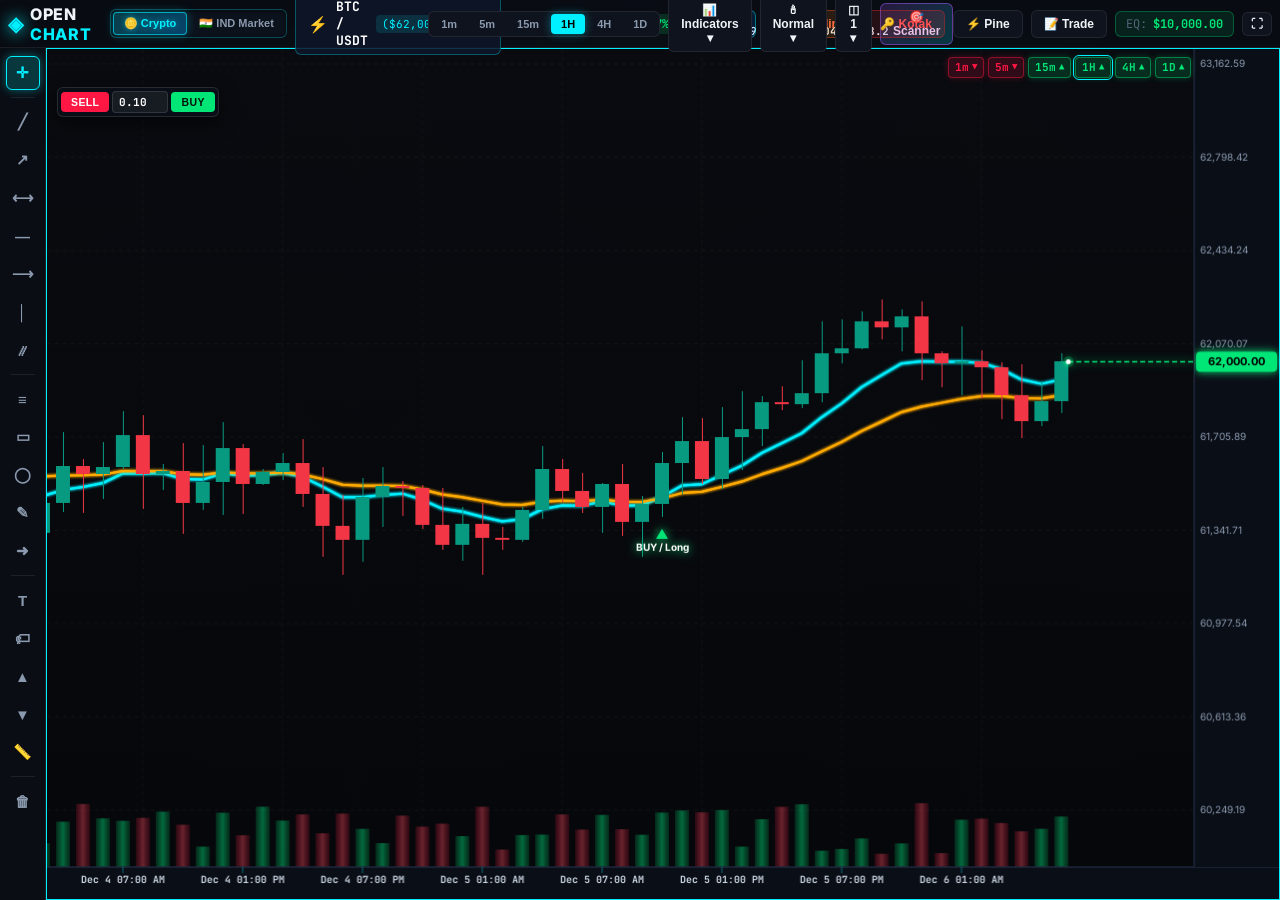
==== commit b5c7a0d4: "Fix scanner double names & axis shadow/clipping; add full on-chart trading & standalone paper mode" ====
--- a/index.html
+++ b/index.html
@@ -4,7 +4,7 @@
     <meta charset="UTF-8">
     <meta name="viewport" content="width=device-width, initial-scale=1.0">
     <title>Open Chart - 3D Candlestick Trading Terminal (Alternative to TradingView)</title>
-    <link rel="stylesheet" href="static/style.css?v=2.4.0">
+    <link rel="stylesheet" href="static/style.css?v=2.5.0">
     <link rel="preconnect" href="https://fonts.googleapis.com">
     <link rel="preconnect" href="https://fonts.gstatic.com" crossorigin>
     <link href="https://fonts.googleapis.com/css2?family=Inter:wght@400;500;600;700;800&family=JetBrains+Mono:wght@400;500;700&display=swap" rel="stylesheet">
@@ -184,6 +184,11 @@
             <div class="chart-wrapper">
                 <div id="multi-chart-grid" class="multi-chart-grid layout-1">
                     <div class="chart-pane active" id="pane-0" data-pane-id="0">
+                        <div class="chart-quick-trade" id="chart-quick-trade">
+                            <button type="button" class="cqt-btn sell" id="btn-cqt-sell" title="1-Click Market Sell / Short on Chart">SELL</button>
+                            <input type="number" class="cqt-qty" id="cqt-qty" value="0.1" step="0.01" min="0.001" title="Order Quantity">
+                            <button type="button" class="cqt-btn buy" id="btn-cqt-buy" title="1-Click Market Buy / Long on Chart">BUY</button>
+                        </div>
                         <div class="pane-tf-trend-bar" id="pane-tf-trend-0"></div>
                         <canvas id="chart-canvas"></canvas>
                     </div>
@@ -475,11 +480,11 @@
     <!-- Custom Right-Click Context Menu (Global for all chart panes) -->
     <div id="chart-context-menu" class="context-menu">
         <div class="context-header" id="ctx-header-title">BTC / USDT</div>
-        <div class="context-item" id="ctx-limit-buy"><span>🟢 Buy Limit</span> <b>$<span class="ctx-price">0.00</span></b></div>
-        <div class="context-item" id="ctx-limit-sell"><span>🔴 Sell Limit</span> <b>$<span class="ctx-price">0.00</span></b></div>
+        <div class="context-item" id="ctx-limit-buy"><span>🟢 Buy Limit</span> <b><span class="ctx-cur">$</span><span class="ctx-price">0.00</span></b></div>
+        <div class="context-item" id="ctx-limit-sell"><span>🔴 Sell Limit</span> <b><span class="ctx-cur">$</span><span class="ctx-price">0.00</span></b></div>
         <div class="context-divider"></div>
-        <div class="context-item" id="ctx-set-tp"><span>🎯 Set Take Profit</span> <b>$<span class="ctx-price">0.00</span></b></div>
-        <div class="context-item" id="ctx-set-sl"><span>🛑 Set Stop Loss</span> <b>$<span class="ctx-price">0.00</span></b></div>
+        <div class="context-item" id="ctx-set-tp"><span>🎯 Set Take Profit</span> <b><span class="ctx-cur">$</span><span class="ctx-price">0.00</span></b></div>
+        <div class="context-item" id="ctx-set-sl"><span>🛑 Set Stop Loss</span> <b><span class="ctx-cur">$</span><span class="ctx-price">0.00</span></b></div>
         <div class="context-divider"></div>
         <div class="context-item" id="ctx-reset-chart"><span>⟲ Reset & Auto Scale</span></div>
         <div class="context-item" id="ctx-center-live"><span>➜ Jump to Live Candle</span></div>
@@ -866,8 +871,8 @@
     <div id="chart-toast-container" class="chart-toast-container"></div>
 
     <!-- Scripts -->
-    <script src="static/chart3d.js?v=2.4.0"></script>
-    <script src="static/pine_editor.js?v=2.4.0"></script>
-    <script src="static/app.js?v=2.4.0"></script>
+    <script src="static/chart3d.js?v=2.5.0"></script>
+    <script src="static/pine_editor.js?v=2.5.0"></script>
+    <script src="static/app.js?v=2.5.0"></script>
 </body>
 </html>
--- a/static/style.css
+++ b/static/style.css
@@ -3102,14 +3102,99 @@
 
 .scanner-actions-cell {
     display: inline-flex;
-    gap: 6px;
-    align-items: center;
-}
+    gap: 5px;
+    align-items: center;
+}
+
+.scanner-table th, .scanner-table td {
+    padding: 7px 8px;
+    font-size: 11px;
+}
+
+.scanner-table .trend-name-group {
+    display: flex;
+    flex-direction: column;
+    gap: 1px;
+    line-height: 1.25;
+}
+
+.scanner-table .trend-sym-code {
+    font-weight: 800;
+    color: #fff;
+    font-size: 12px;
+}
+
+.scanner-table .trend-sector-sub {
+    font-size: 10px;
+    color: var(--text-secondary);
+}
+
+/* Floating On-Chart 1-Click Quick Trade Pill */
+.chart-quick-trade {
+    position: absolute;
+    top: 38px;
+    left: 10px;
+    z-index: 16;
+    display: inline-flex;
+    align-items: center;
+    gap: 3px;
+    background: rgba(10, 14, 23, 0.86);
+    backdrop-filter: blur(10px);
+    border: 1px solid rgba(255, 255, 255, 0.12);
+    border-radius: 6px;
+    padding: 3px;
+    box-shadow: 0 6px 18px rgba(0, 0, 0, 0.55);
+}
+
+.cqt-btn {
+    border: none;
+    border-radius: 4px;
+    padding: 4px 10px;
+    font-size: 10.5px;
+    font-weight: 800;
+    cursor: pointer;
+    letter-spacing: 0.4px;
+    transition: transform 0.12s ease, filter 0.12s ease;
+}
+
+.cqt-btn:hover { filter: brightness(1.12); transform: translateY(-0.5px); }
+.cqt-btn:active { transform: scale(0.96); }
+.cqt-btn.buy { background: #00e676; color: #05140b; }
+.cqt-btn.sell { background: #ff1744; color: #ffffff; }
+
+.cqt-qty {
+    width: 56px;
+    background: rgba(255, 255, 255, 0.06);
+    border: 1px solid rgba(255, 255, 255, 0.12);
+    border-radius: 4px;
+    color: #fff;
+    font-family: var(--font-mono);
+    font-size: 11px;
+    font-weight: 700;
+    text-align: center;
+    padding: 3px 4px;
+    outline: none;
+}
+
+.cqt-qty:focus { border-color: #00f0ff; }
 
 @media (max-width: 768px) {
     .scanner-summary-ribbon {
         grid-template-columns: repeat(2, 1fr);
     }
-}
-
-
+    .chart-quick-trade {
+        top: 30px;
+        left: 6px;
+        padding: 2px;
+    }
+    .cqt-btn {
+        padding: 3px 7px;
+        font-size: 10px;
+    }
+    .cqt-qty {
+        width: 44px;
+        font-size: 10px;
+    }
+}
+
+
